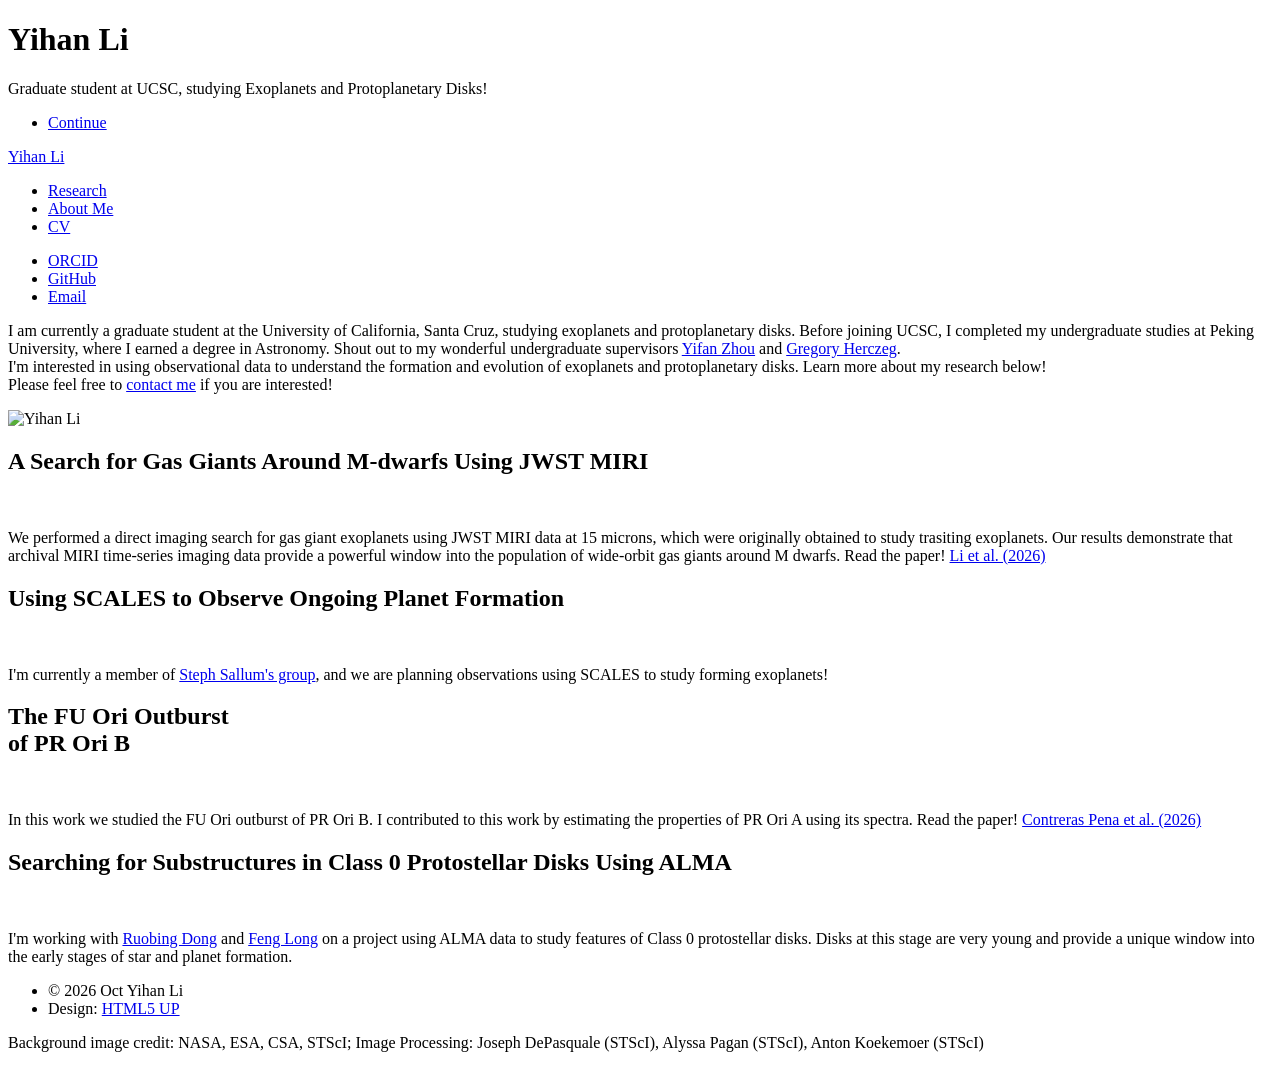
==== index.html @ da13ab73 "Add files via upload" ====
<!DOCTYPE HTML>
<!--
	Massively by HTML5 UP
	html5up.net | @ajlkn
	Free for personal and commercial use under the CCA 3.0 license (html5up.net/license)
-->
<html>
	<head>
		<title>Yihan Li's Website</title>
		<meta charset="utf-8" />
		<meta name="viewport" content="width=device-width, initial-scale=1, user-scalable=no" />
		<link rel="stylesheet" href="assets/css/main.css" />
		<noscript><link rel="stylesheet" href="assets/css/noscript.css" /></noscript>
	</head>
	<body class="is-preload">

		<!-- Wrapper -->
			<div id="wrapper" class="fade-in">

				<!-- Intro -->
					<div id="intro">
						<h1>Yihan Li</h1>
						<p>Graduate student at UCSC, studying Exoplanets and Protoplanetary Disks!</p>
						<ul class="actions">
							<li><a href="#header" class="button icon solid solo fa-arrow-down scrolly">Continue</a></li>
						</ul>
					</div>

				<!-- Header -->
					<header id="header">
						<a href="index.html" class="logo">Yihan Li</a>
					</header>

				<!-- Nav -->
					<nav id="nav">
						<ul class="links">
							<li class="active"><a href="index.html">Research</a></li>
							<li><a href="about.html">About Me</a></li>
							<li><a href="cv.html">CV</a></li>
						</ul>
						<ul class="icons">
							<li><a href="https://orcid.org/0009-0006-7226-711X" class="icon brands fa-orcid"><span class="label">ORCID</span></a></li>
							<li><a href="https://github.com/yhan-li" class="icon brands fa-github"><span class="label">GitHub</span></a></li>
							<li><a href="mailto:yihanli@ucsc.edu" class="icon solid fa-envelope"><span class="label">Email</span></a></li>
							<!-- <li><a href="https://scholar.google.com/citations?user=USER_ID" class="icon brands fa-google-scholar"><span class="label">Google Scholar</span></a></li> -->
						</ul>
					</nav>

				<!-- Main -->
					<div id="main">

						<!-- Featured Post -->
							<section id="introduction" class="post introduction">
<div class="introduction-copy">
<p>I am currently a graduate student at the University of California, Santa Cruz, studying exoplanets and protoplanetary disks. Before 
joining UCSC, I completed my undergraduate studies at Peking University, where I earned a degree in Astronomy. 
Shout out to my wonderful undergraduate supervisors <a href="https://yifanzhou.space/">Yifan Zhou</a> and <a href="https://gherczeg.github.io/">Gregory Herczeg</a>.
<br />
I'm interested in using observational data to understand the formation and evolution of exoplanets and protoplanetary disks. Learn more about my research below! 
<br />
Please feel free to <a href="mailto:yihanli@ucsc.edu">contact me</a> if you are interested!
<p>

</div>
<!-- Replace this placeholder with <img src="images/portrait.jpg" alt="Yihan Li" class="portrait" /> when your portrait is ready. -->
<img src="images/portrait.jpeg" alt="Yihan Li" class="portrait" />
</section>

						<!-- Posts -->
							<section class="posts">
								<article>
									<header>
										<!-- <span class="date">April 24, 2017</span> -->
										<h2>A Search for Gas Giants Around M-dwarfs Using JWST MIRI</a></h2>
									</header>
									<a href='https://ui.adsabs.harvard.edu/abs/2026AJ....172...26L/abstract' class="image fit"><img src="images/MIRI.png" alt="" /></a>
									<p>We performed a direct imaging search for gas giant exoplanets using JWST MIRI data at 15 microns, which were originally obtained to study trasiting exoplanets.
										Our results demonstrate that archival MIRI time-series imaging data provide a powerful window into the population of wide-orbit gas giants around M dwarfs. Read the paper! <a href='https://ui.adsabs.harvard.edu/abs/2026AJ....172...26L/abstract'>Li et al. (2026)</a>
									</p>
									<!-- <ul class="actions special"> -->
										<!-- <li><a href="#" class="button">Full Story</a></li> -->
									</ul>
								</article>
								<article>
									<header>
										<!-- <span class="date">April 22, 2017</span> -->
										<h2></a>Using SCALES to Observe Ongoing Planet Formation</a></h2>
									</header>
									<a href="https://www2.keck.hawaii.edu/inst/scales/" class="image fit"><img src="images/keck.jpeg" alt="" /></a>
									<p>I'm currently a member of <a href="https://www.stephsallum.space/">Steph Sallum's group</a>, and we are planning observations using SCALES to study forming exoplanets!</p>
									<!-- <ul class="actions special">
										<li><a href="#" class="button">Full Story</a></li>
									</ul> -->
								</article>
								<article>
									<header>
										<!-- <span class="date">April 22, 2017</span> -->
										<h2></a>The FU Ori Outburst <br /> of PR Ori B</a></h2>
									</header>
									<a href="https://www2.keck.hawaii.edu/inst/scales/" class="image fit"><img src="images/PROri.png" alt="" /></a>
									<p>In this work we studied the FU Ori outburst of PR Ori B. I contributed to this work by estimating the properties of PR Ori A using its spectra.
										Read the paper! <a href='https://arxiv.org/abs/2609.09722v1'>Contreras Pena et al. (2026)</a>
									</p>
									<!-- <ul class="actions special">
										<li><a href="#" class="button">Full Story</a></li>
									</ul> -->
								</article>
								<article>
									<header>
										<!-- <span class="date">April 22, 2017</span> -->
										<h2></a>Searching for Substructures in Class 0 Protostellar Disks Using ALMA</a></h2>
									</header>
									<a href="https://www2.keck.hawaii.edu/inst/scales/" class="image fit"><img src="images/alma.jpg" alt="" /></a>
									<p>I'm working with <a href="https://www.ruobingdong.com/">Ruobing Dong</a> and <a href="https://long-feng.github.io/">Feng Long</a> on a project using 
										ALMA data to study features of Class 0 protostellar disks. Disks at this stage are very young and provide a unique window into the early stages of star and planet formation.</p>
									<!-- <ul class="actions special">
										<li><a href="#" class="button">Full Story</a></li>
									</ul> -->
								</article>

							</section>

						<!-- Footer -->
							<!-- <footer>
								<div class="pagination">
									<a href="#" class="page active">1</a>
									<a href="#" class="page">2</a>
									<a href="#" class="page">3</a>
									<span class="extra">&hellip;</span>
									<a href="#" class="page">8</a>
									<a href="#" class="page">9</a>
									<a href="#" class="page">10</a>
									<a href="#" class="next">Next</a>
								</div>
							</footer> -->

					</div>

				<!-- Copyright -->
					<div id="copyright">
						<ul><li>&copy; 2026 Oct Yihan Li</li><li>Design: <a href="https://html5up.net">HTML5 UP</a></li></ul>
						<p style="text-transform: none;">Background image credit: NASA, ESA, CSA, STScI; Image Processing: Joseph DePasquale (STScI), Alyssa Pagan (STScI), Anton Koekemoer (STScI)</p>
					</div>

			</div>

		<!-- Scripts -->
			<script src="assets/js/jquery.min.js"></script>
			<script src="assets/js/jquery.scrollex.min.js"></script>
			<script src="assets/js/jquery.scrolly.min.js"></script>
			<script src="assets/js/browser.min.js"></script>
			<script src="assets/js/breakpoints.min.js"></script>
			<script src="assets/js/util.js"></script>
			<script src="assets/js/main.js"></script>

	</body>
</html>
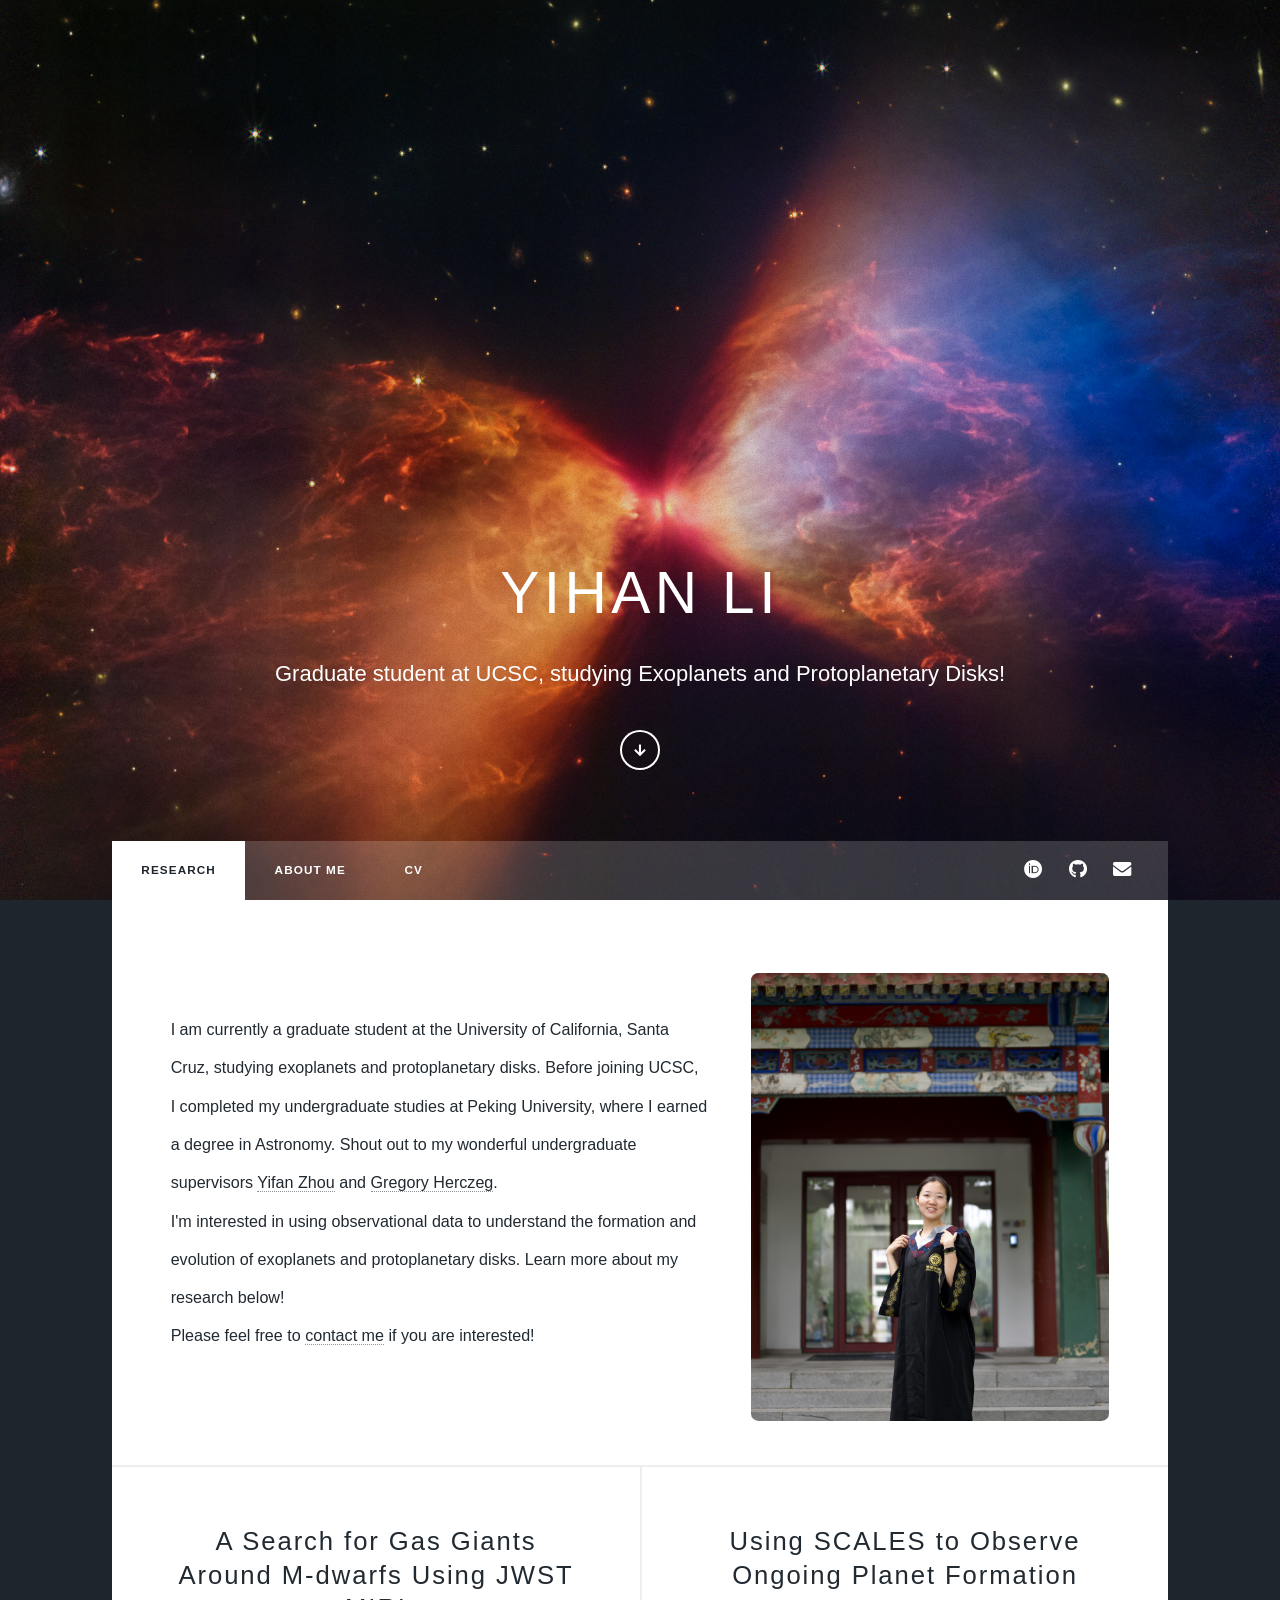
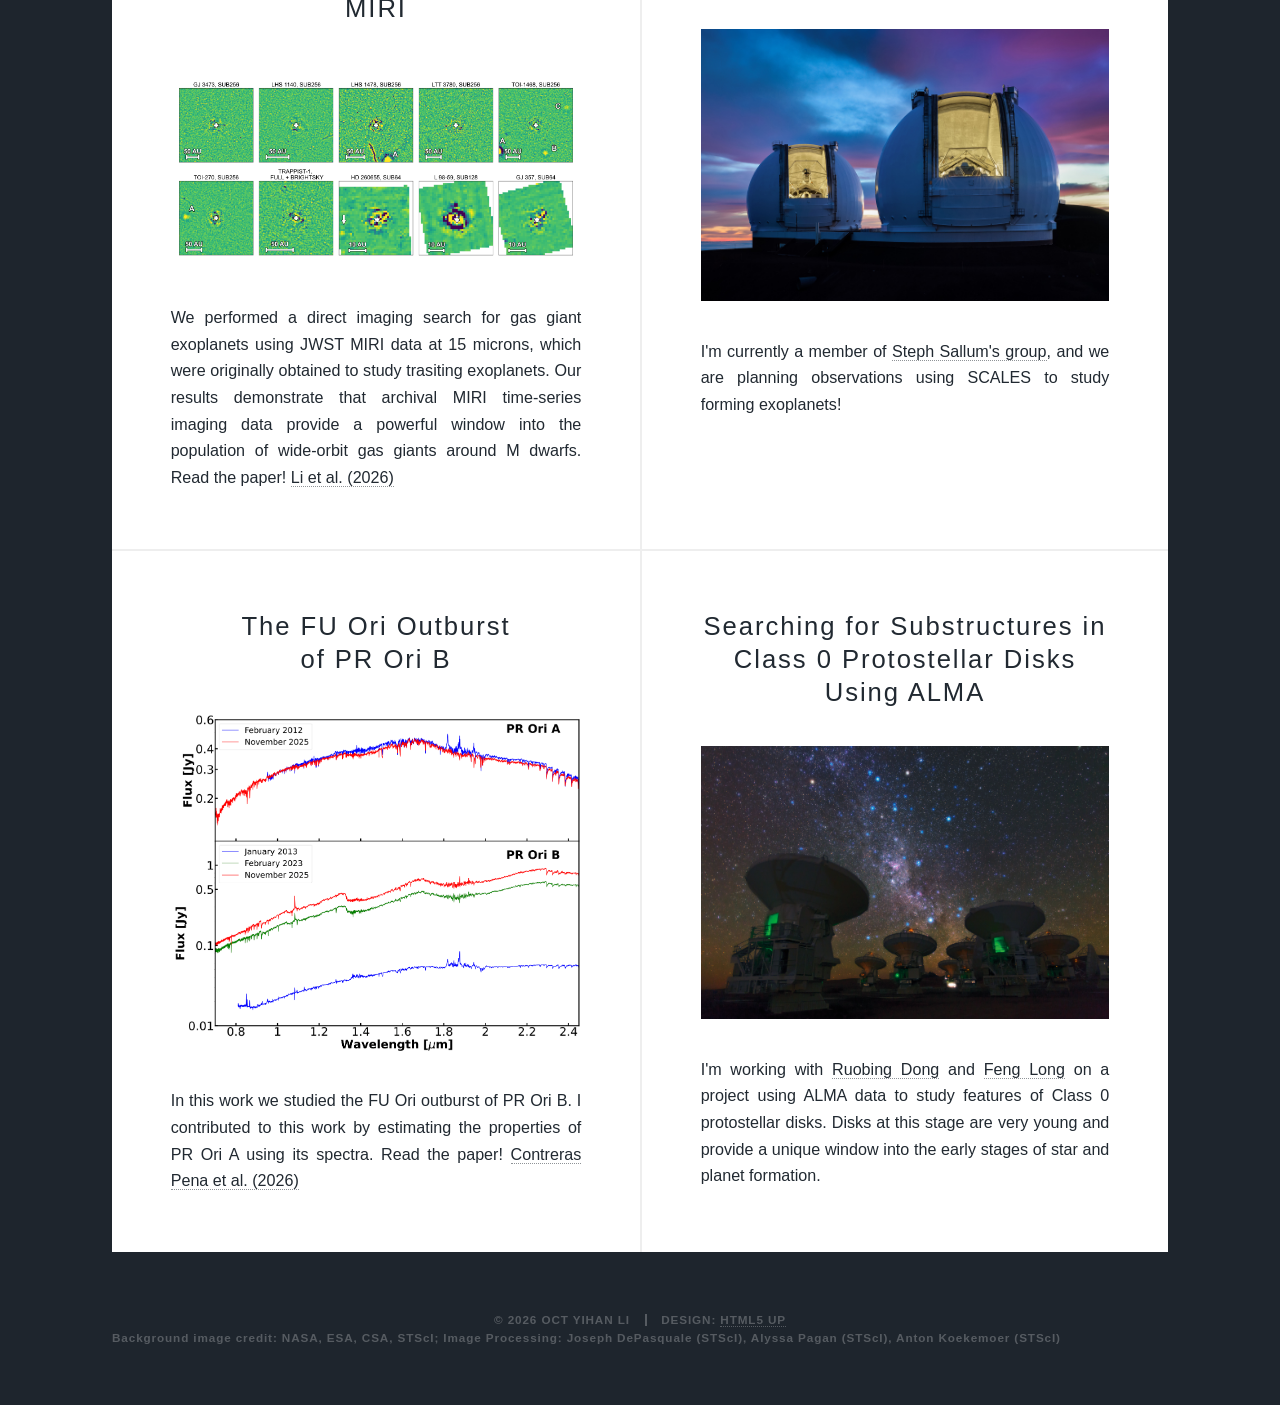
==== commit b353e533: "Add files via upload" ====
--- a/index.html
+++ b/index.html
@@ -6,6 +6,7 @@
 -->
 <html>
 	<head>
+		<link rel="icon" type="image/png" href="images/cat.png?v=1" />
 		<title>Yihan Li's Website</title>
 		<meta charset="utf-8" />
 		<meta name="viewport" content="width=device-width, initial-scale=1, user-scalable=no" />
--- a/assets/css/main.css
+++ b/assets/css/main.css
@@ -0,0 +1,4835 @@
+@import url(fontawesome-all.min.css);
+
+/*
+	Massively by HTML5 UP
+	html5up.net | @ajlkn
+	Free for personal and commercial use under the CCA 3.0 license (html5up.net/license)
+*/
+
+html, body, div, span, applet, object,
+iframe, h1, h2, h3, h4, h5, h6, p, blockquote,
+pre, a, abbr, acronym, address, big, cite,
+code, del, dfn, em, img, ins, kbd, q, s, samp,
+small, strike, strong, sub, sup, tt, var, b,
+u, i, center, dl, dt, dd, ol, ul, li, fieldset,
+form, label, legend, table, caption, tbody,
+tfoot, thead, tr, th, td, article, aside,
+canvas, details, embed, figure, figcaption,
+footer, header, hgroup, menu, nav, output, ruby,
+section, summary, time, mark, audio, video {
+	margin: 0;
+	padding: 0;
+	border: 0;
+	font-size: 100%;
+	font: inherit;
+	vertical-align: baseline;}
+
+article, aside, details, figcaption, figure,
+footer, header, hgroup, menu, nav, section {
+	display: block;}
+
+body {
+	line-height: 1;
+}
+
+ol, ul {
+	list-style: none;
+}
+
+blockquote, q {
+	quotes: none;
+}
+
+	blockquote:before, blockquote:after, q:before, q:after {
+		content: '';
+		content: none;
+	}
+
+table {
+	border-collapse: collapse;
+	border-spacing: 0;
+}
+
+body {
+	-webkit-text-size-adjust: none;
+}
+
+mark {
+	background-color: transparent;
+	color: inherit;
+}
+
+input::-moz-focus-inner {
+	border: 0;
+	padding: 0;
+}
+
+input, select, textarea {
+	-moz-appearance: none;
+	-webkit-appearance: none;
+	-ms-appearance: none;
+	appearance: none;
+}
+
+/* Basic */
+
+	@-ms-viewport {
+		width: device-width;
+	}
+
+	body {
+		-ms-overflow-style: scrollbar;
+	}
+
+	@media screen and (max-width: 480px) {
+
+		html, body {
+			min-width: 320px;
+		}
+
+	}
+
+	html {
+		box-sizing: border-box;
+	}
+
+	*, *:before, *:after {
+		box-sizing: inherit;
+	}
+
+	body {
+		background-color: #1e252d;
+	}
+
+		body.is-preload *, body.is-preload *:before, body.is-preload *:after {
+			-moz-animation: none !important;
+			-webkit-animation: none !important;
+			-ms-animation: none !important;
+			animation: none !important;
+			-moz-transition: none !important;
+			-webkit-transition: none !important;
+			-ms-transition: none !important;
+			transition: none !important;
+		}
+
+/* Type */
+
+	html {
+		font-size: 16pt;
+	}
+
+		@media screen and (max-width: 1680px) {
+
+			html {
+				font-size: 12pt;
+			}
+
+		}
+
+		@media screen and (max-width: 1280px) {
+
+			html {
+				font-size: 11pt;
+			}
+
+		}
+
+		@media screen and (max-width: 360px) {
+
+			html {
+				font-size: 10pt;
+			}
+
+		}
+
+	body {
+		color: #212931;
+	}
+
+	body, input, select, textarea {
+		font-family: -apple-system, BlinkMacSystemFont, "Segoe UI", Roboto, Helvetica, Arial, sans-serif;
+		font-weight: 300;
+		font-size: 1rem;
+		line-height: 2.375;
+	}
+
+	a {
+		-moz-transition: color 0.2s ease-in-out, background-color 0.2s ease-in-out, border-color 0.2s ease-in-out, box-shadow 0.2s ease-in-out;
+		-webkit-transition: color 0.2s ease-in-out, background-color 0.2s ease-in-out, border-color 0.2s ease-in-out, box-shadow 0.2s ease-in-out;
+		-ms-transition: color 0.2s ease-in-out, background-color 0.2s ease-in-out, border-color 0.2s ease-in-out, box-shadow 0.2s ease-in-out;
+		transition: color 0.2s ease-in-out, background-color 0.2s ease-in-out, border-color 0.2s ease-in-out, box-shadow 0.2s ease-in-out;
+		border-bottom: dotted 1px;
+		text-decoration: none;
+	}
+
+		a:hover {
+			border-bottom-color: transparent;
+		}
+
+	strong, b {
+		font-weight: 500;
+	}
+
+	em, i {
+		font-style: normal;
+	}
+
+	p {
+		text-align: justify;
+		margin: 0 0 2rem 0;
+	}
+
+	h1, h2, h3, h4, h5, h6 {
+		font-family: -apple-system, BlinkMacSystemFont, "Segoe UI", Roboto, Helvetica, Arial, sans-serif;
+		font-weight: 500;
+		line-height: 1.5;
+		letter-spacing: 0.075em;
+		text-transform: uppercase;
+		margin: 0 0 1rem 0;
+	}
+
+		h1 a, h2 a, h3 a, h4 a, h5 a, h6 a {
+			border-bottom: 0;
+			color: inherit;
+			text-decoration: none;
+		}
+
+	h1 {
+		font-size: 4rem;
+		line-height: 1.1;
+		margin: 0 0 2rem 0;
+	}
+
+	h2 {
+		font-size: 1.75rem;
+		line-height: 1.3;
+		margin: 0 0 1.5rem 0;
+	}
+
+	h3 {
+		font-size: 1.25rem;
+		margin: 0 0 1.5rem 0;
+	}
+
+	h4 {
+		font-size: 1rem;
+	}
+
+	h5 {
+		font-size: 0.9rem;
+	}
+
+	h6 {
+		font-size: 0.8rem;
+	}
+
+	sub {
+		font-size: 0.8rem;
+		position: relative;
+		top: 0.5rem;
+	}
+
+	sup {
+		font-size: 0.8rem;
+		position: relative;
+		top: -0.5rem;
+	}
+
+	blockquote {
+		border-left: solid 4px;
+		font-style: normal;
+		margin: 0 0 2rem 0;
+		padding: 0.5rem 0 0.5rem 2rem;
+	}
+
+	code {
+		border: solid 2px;
+		font-family: "Courier New", monospace;
+		font-size: 0.9rem;
+		margin: 0 0.25rem;
+		padding: 0.25rem 0.65rem;
+	}
+
+	pre {
+		-webkit-overflow-scrolling: touch;
+		font-family: "Courier New", monospace;
+		font-size: 0.9rem;
+		margin: 0 0 2rem 0;
+	}
+
+		pre code {
+			display: block;
+			line-height: 1.75;
+			padding: 1rem 1.5rem;
+			overflow-x: auto;
+		}
+
+	hr {
+		border: 0;
+		border-bottom: solid 2px;
+		margin: 3rem 0;
+	}
+
+		hr.major {
+			margin: 5rem 0;
+		}
+
+	.align-left {
+		text-align: left;
+	}
+
+	.align-center {
+		text-align: center;
+	}
+
+	.align-right {
+		text-align: right;
+	}
+
+	input, select, textarea {
+		color: #212931;
+	}
+
+	a {
+		color: #212931;
+		border-bottom-color: rgba(33, 41, 49, 0.5);
+	}
+
+		a:hover {
+			border-bottom-color: transparent;
+			color: #18bfef !important;
+		}
+
+	strong, b {
+		color: #212931;
+	}
+
+	h1, h2, h3, h4, h5, h6 {
+		color: #212931;
+	}
+
+	blockquote {
+		border-left-color: #eeeeee;
+	}
+
+	code {
+		background: rgba(220, 220, 220, 0.25);
+		border-color: #eeeeee;
+	}
+
+	hr {
+		border-bottom-color: #eeeeee;
+	}
+
+/* Row */
+
+	.row {
+		display: flex;
+		flex-wrap: wrap;
+		box-sizing: border-box;
+		align-items: stretch;
+	}
+
+		.row > * {
+			box-sizing: border-box;
+		}
+
+		.row.gtr-uniform > * > :last-child {
+			margin-bottom: 0;
+		}
+
+		.row.aln-left {
+			justify-content: flex-start;
+		}
+
+		.row.aln-center {
+			justify-content: center;
+		}
+
+		.row.aln-right {
+			justify-content: flex-end;
+		}
+
+		.row.aln-top {
+			align-items: flex-start;
+		}
+
+		.row.aln-middle {
+			align-items: center;
+		}
+
+		.row.aln-bottom {
+			align-items: flex-end;
+		}
+
+		.row > .imp {
+			order: -1;
+		}
+
+		.row > .col-1 {
+			width: 8.33333%;
+		}
+
+		.row > .off-1 {
+			margin-left: 8.33333%;
+		}
+
+		.row > .col-2 {
+			width: 16.66667%;
+		}
+
+		.row > .off-2 {
+			margin-left: 16.66667%;
+		}
+
+		.row > .col-3 {
+			width: 25%;
+		}
+
+		.row > .off-3 {
+			margin-left: 25%;
+		}
+
+		.row > .col-4 {
+			width: 33.33333%;
+		}
+
+		.row > .off-4 {
+			margin-left: 33.33333%;
+		}
+
+		.row > .col-5 {
+			width: 41.66667%;
+		}
+
+		.row > .off-5 {
+			margin-left: 41.66667%;
+		}
+
+		.row > .col-6 {
+			width: 50%;
+		}
+
+		.row > .off-6 {
+			margin-left: 50%;
+		}
+
+		.row > .col-7 {
+			width: 58.33333%;
+		}
+
+		.row > .off-7 {
+			margin-left: 58.33333%;
+		}
+
+		.row > .col-8 {
+			width: 66.66667%;
+		}
+
+		.row > .off-8 {
+			margin-left: 66.66667%;
+		}
+
+		.row > .col-9 {
+			width: 75%;
+		}
+
+		.row > .off-9 {
+			margin-left: 75%;
+		}
+
+		.row > .col-10 {
+			width: 83.33333%;
+		}
+
+		.row > .off-10 {
+			margin-left: 83.33333%;
+		}
+
+		.row > .col-11 {
+			width: 91.66667%;
+		}
+
+		.row > .off-11 {
+			margin-left: 91.66667%;
+		}
+
+		.row > .col-12 {
+			width: 100%;
+		}
+
+		.row > .off-12 {
+			margin-left: 100%;
+		}
+
+		.row.gtr-0 {
+			margin-top: 0;
+			margin-left: 0rem;
+		}
+
+			.row.gtr-0 > * {
+				padding: 0 0 0 0rem;
+			}
+
+			.row.gtr-0.gtr-uniform {
+				margin-top: 0rem;
+			}
+
+				.row.gtr-0.gtr-uniform > * {
+					padding-top: 0rem;
+				}
+
+		.row.gtr-25 {
+			margin-top: 0;
+			margin-left: -0.375rem;
+		}
+
+			.row.gtr-25 > * {
+				padding: 0 0 0 0.375rem;
+			}
+
+			.row.gtr-25.gtr-uniform {
+				margin-top: -0.375rem;
+			}
+
+				.row.gtr-25.gtr-uniform > * {
+					padding-top: 0.375rem;
+				}
+
+		.row.gtr-50 {
+			margin-top: 0;
+			margin-left: -0.75rem;
+		}
+
+			.row.gtr-50 > * {
+				padding: 0 0 0 0.75rem;
+			}
+
+			.row.gtr-50.gtr-uniform {
+				margin-top: -0.75rem;
+			}
+
+				.row.gtr-50.gtr-uniform > * {
+					padding-top: 0.75rem;
+				}
+
+		.row {
+			margin-top: 0;
+			margin-left: -1.5rem;
+		}
+
+			.row > * {
+				padding: 0 0 0 1.5rem;
+			}
+
+			.row.gtr-uniform {
+				margin-top: -1.5rem;
+			}
+
+				.row.gtr-uniform > * {
+					padding-top: 1.5rem;
+				}
+
+		.row.gtr-150 {
+			margin-top: 0;
+			margin-left: -2.25rem;
+		}
+
+			.row.gtr-150 > * {
+				padding: 0 0 0 2.25rem;
+			}
+
+			.row.gtr-150.gtr-uniform {
+				margin-top: -2.25rem;
+			}
+
+				.row.gtr-150.gtr-uniform > * {
+					padding-top: 2.25rem;
+				}
+
+		.row.gtr-200 {
+			margin-top: 0;
+			margin-left: -3rem;
+		}
+
+			.row.gtr-200 > * {
+				padding: 0 0 0 3rem;
+			}
+
+			.row.gtr-200.gtr-uniform {
+				margin-top: -3rem;
+			}
+
+				.row.gtr-200.gtr-uniform > * {
+					padding-top: 3rem;
+				}
+
+		@media screen and (max-width: 1680px) {
+
+			.row {
+				display: flex;
+				flex-wrap: wrap;
+				box-sizing: border-box;
+				align-items: stretch;
+			}
+
+				.row > * {
+					box-sizing: border-box;
+				}
+
+				.row.gtr-uniform > * > :last-child {
+					margin-bottom: 0;
+				}
+
+				.row.aln-left {
+					justify-content: flex-start;
+				}
+
+				.row.aln-center {
+					justify-content: center;
+				}
+
+				.row.aln-right {
+					justify-content: flex-end;
+				}
+
+				.row.aln-top {
+					align-items: flex-start;
+				}
+
+				.row.aln-middle {
+					align-items: center;
+				}
+
+				.row.aln-bottom {
+					align-items: flex-end;
+				}
+
+				.row > .imp-xlarge {
+					order: -1;
+				}
+
+				.row > .col-1-xlarge {
+					width: 8.33333%;
+				}
+
+				.row > .off-1-xlarge {
+					margin-left: 8.33333%;
+				}
+
+				.row > .col-2-xlarge {
+					width: 16.66667%;
+				}
+
+				.row > .off-2-xlarge {
+					margin-left: 16.66667%;
+				}
+
+				.row > .col-3-xlarge {
+					width: 25%;
+				}
+
+				.row > .off-3-xlarge {
+					margin-left: 25%;
+				}
+
+				.row > .col-4-xlarge {
+					width: 33.33333%;
+				}
+
+				.row > .off-4-xlarge {
+					margin-left: 33.33333%;
+				}
+
+				.row > .col-5-xlarge {
+					width: 41.66667%;
+				}
+
+				.row > .off-5-xlarge {
+					margin-left: 41.66667%;
+				}
+
+				.row > .col-6-xlarge {
+					width: 50%;
+				}
+
+				.row > .off-6-xlarge {
+					margin-left: 50%;
+				}
+
+				.row > .col-7-xlarge {
+					width: 58.33333%;
+				}
+
+				.row > .off-7-xlarge {
+					margin-left: 58.33333%;
+				}
+
+				.row > .col-8-xlarge {
+					width: 66.66667%;
+				}
+
+				.row > .off-8-xlarge {
+					margin-left: 66.66667%;
+				}
+
+				.row > .col-9-xlarge {
+					width: 75%;
+				}
+
+				.row > .off-9-xlarge {
+					margin-left: 75%;
+				}
+
+				.row > .col-10-xlarge {
+					width: 83.33333%;
+				}
+
+				.row > .off-10-xlarge {
+					margin-left: 83.33333%;
+				}
+
+				.row > .col-11-xlarge {
+					width: 91.66667%;
+				}
+
+				.row > .off-11-xlarge {
+					margin-left: 91.66667%;
+				}
+
+				.row > .col-12-xlarge {
+					width: 100%;
+				}
+
+				.row > .off-12-xlarge {
+					margin-left: 100%;
+				}
+
+				.row.gtr-0 {
+					margin-top: 0;
+					margin-left: 0rem;
+				}
+
+					.row.gtr-0 > * {
+						padding: 0 0 0 0rem;
+					}
+
+					.row.gtr-0.gtr-uniform {
+						margin-top: 0rem;
+					}
+
+						.row.gtr-0.gtr-uniform > * {
+							padding-top: 0rem;
+						}
+
+				.row.gtr-25 {
+					margin-top: 0;
+					margin-left: -0.375rem;
+				}
+
+					.row.gtr-25 > * {
+						padding: 0 0 0 0.375rem;
+					}
+
+					.row.gtr-25.gtr-uniform {
+						margin-top: -0.375rem;
+					}
+
+						.row.gtr-25.gtr-uniform > * {
+							padding-top: 0.375rem;
+						}
+
+				.row.gtr-50 {
+					margin-top: 0;
+					margin-left: -0.75rem;
+				}
+
+					.row.gtr-50 > * {
+						padding: 0 0 0 0.75rem;
+					}
+
+					.row.gtr-50.gtr-uniform {
+						margin-top: -0.75rem;
+					}
+
+						.row.gtr-50.gtr-uniform > * {
+							padding-top: 0.75rem;
+						}
+
+				.row {
+					margin-top: 0;
+					margin-left: -1.5rem;
+				}
+
+					.row > * {
+						padding: 0 0 0 1.5rem;
+					}
+
+					.row.gtr-uniform {
+						margin-top: -1.5rem;
+					}
+
+						.row.gtr-uniform > * {
+							padding-top: 1.5rem;
+						}
+
+				.row.gtr-150 {
+					margin-top: 0;
+					margin-left: -2.25rem;
+				}
+
+					.row.gtr-150 > * {
+						padding: 0 0 0 2.25rem;
+					}
+
+					.row.gtr-150.gtr-uniform {
+						margin-top: -2.25rem;
+					}
+
+						.row.gtr-150.gtr-uniform > * {
+							padding-top: 2.25rem;
+						}
+
+				.row.gtr-200 {
+					margin-top: 0;
+					margin-left: -3rem;
+				}
+
+					.row.gtr-200 > * {
+						padding: 0 0 0 3rem;
+					}
+
+					.row.gtr-200.gtr-uniform {
+						margin-top: -3rem;
+					}
+
+						.row.gtr-200.gtr-uniform > * {
+							padding-top: 3rem;
+						}
+
+		}
+
+		@media screen and (max-width: 1280px) {
+
+			.row {
+				display: flex;
+				flex-wrap: wrap;
+				box-sizing: border-box;
+				align-items: stretch;
+			}
+
+				.row > * {
+					box-sizing: border-box;
+				}
+
+				.row.gtr-uniform > * > :last-child {
+					margin-bottom: 0;
+				}
+
+				.row.aln-left {
+					justify-content: flex-start;
+				}
+
+				.row.aln-center {
+					justify-content: center;
+				}
+
+				.row.aln-right {
+					justify-content: flex-end;
+				}
+
+				.row.aln-top {
+					align-items: flex-start;
+				}
+
+				.row.aln-middle {
+					align-items: center;
+				}
+
+				.row.aln-bottom {
+					align-items: flex-end;
+				}
+
+				.row > .imp-large {
+					order: -1;
+				}
+
+				.row > .col-1-large {
+					width: 8.33333%;
+				}
+
+				.row > .off-1-large {
+					margin-left: 8.33333%;
+				}
+
+				.row > .col-2-large {
+					width: 16.66667%;
+				}
+
+				.row > .off-2-large {
+					margin-left: 16.66667%;
+				}
+
+				.row > .col-3-large {
+					width: 25%;
+				}
+
+				.row > .off-3-large {
+					margin-left: 25%;
+				}
+
+				.row > .col-4-large {
+					width: 33.33333%;
+				}
+
+				.row > .off-4-large {
+					margin-left: 33.33333%;
+				}
+
+				.row > .col-5-large {
+					width: 41.66667%;
+				}
+
+				.row > .off-5-large {
+					margin-left: 41.66667%;
+				}
+
+				.row > .col-6-large {
+					width: 50%;
+				}
+
+				.row > .off-6-large {
+					margin-left: 50%;
+				}
+
+				.row > .col-7-large {
+					width: 58.33333%;
+				}
+
+				.row > .off-7-large {
+					margin-left: 58.33333%;
+				}
+
+				.row > .col-8-large {
+					width: 66.66667%;
+				}
+
+				.row > .off-8-large {
+					margin-left: 66.66667%;
+				}
+
+				.row > .col-9-large {
+					width: 75%;
+				}
+
+				.row > .off-9-large {
+					margin-left: 75%;
+				}
+
+				.row > .col-10-large {
+					width: 83.33333%;
+				}
+
+				.row > .off-10-large {
+					margin-left: 83.33333%;
+				}
+
+				.row > .col-11-large {
+					width: 91.66667%;
+				}
+
+				.row > .off-11-large {
+					margin-left: 91.66667%;
+				}
+
+				.row > .col-12-large {
+					width: 100%;
+				}
+
+				.row > .off-12-large {
+					margin-left: 100%;
+				}
+
+				.row.gtr-0 {
+					margin-top: 0;
+					margin-left: 0rem;
+				}
+
+					.row.gtr-0 > * {
+						padding: 0 0 0 0rem;
+					}
+
+					.row.gtr-0.gtr-uniform {
+						margin-top: 0rem;
+					}
+
+						.row.gtr-0.gtr-uniform > * {
+							padding-top: 0rem;
+						}
+
+				.row.gtr-25 {
+					margin-top: 0;
+					margin-left: -0.375rem;
+				}
+
+					.row.gtr-25 > * {
+						padding: 0 0 0 0.375rem;
+					}
+
+					.row.gtr-25.gtr-uniform {
+						margin-top: -0.375rem;
+					}
+
+						.row.gtr-25.gtr-uniform > * {
+							padding-top: 0.375rem;
+						}
+
+				.row.gtr-50 {
+					margin-top: 0;
+					margin-left: -0.75rem;
+				}
+
+					.row.gtr-50 > * {
+						padding: 0 0 0 0.75rem;
+					}
+
+					.row.gtr-50.gtr-uniform {
+						margin-top: -0.75rem;
+					}
+
+						.row.gtr-50.gtr-uniform > * {
+							padding-top: 0.75rem;
+						}
+
+				.row {
+					margin-top: 0;
+					margin-left: -1.5rem;
+				}
+
+					.row > * {
+						padding: 0 0 0 1.5rem;
+					}
+
+					.row.gtr-uniform {
+						margin-top: -1.5rem;
+					}
+
+						.row.gtr-uniform > * {
+							padding-top: 1.5rem;
+						}
+
+				.row.gtr-150 {
+					margin-top: 0;
+					margin-left: -2.25rem;
+				}
+
+					.row.gtr-150 > * {
+						padding: 0 0 0 2.25rem;
+					}
+
+					.row.gtr-150.gtr-uniform {
+						margin-top: -2.25rem;
+					}
+
+						.row.gtr-150.gtr-uniform > * {
+							padding-top: 2.25rem;
+						}
+
+				.row.gtr-200 {
+					margin-top: 0;
+					margin-left: -3rem;
+				}
+
+					.row.gtr-200 > * {
+						padding: 0 0 0 3rem;
+					}
+
+					.row.gtr-200.gtr-uniform {
+						margin-top: -3rem;
+					}
+
+						.row.gtr-200.gtr-uniform > * {
+							padding-top: 3rem;
+						}
+
+		}
+
+		@media screen and (max-width: 980px) {
+
+			.row {
+				display: flex;
+				flex-wrap: wrap;
+				box-sizing: border-box;
+				align-items: stretch;
+			}
+
+				.row > * {
+					box-sizing: border-box;
+				}
+
+				.row.gtr-uniform > * > :last-child {
+					margin-bottom: 0;
+				}
+
+				.row.aln-left {
+					justify-content: flex-start;
+				}
+
+				.row.aln-center {
+					justify-content: center;
+				}
+
+				.row.aln-right {
+					justify-content: flex-end;
+				}
+
+				.row.aln-top {
+					align-items: flex-start;
+				}
+
+				.row.aln-middle {
+					align-items: center;
+				}
+
+				.row.aln-bottom {
+					align-items: flex-end;
+				}
+
+				.row > .imp-medium {
+					order: -1;
+				}
+
+				.row > .col-1-medium {
+					width: 8.33333%;
+				}
+
+				.row > .off-1-medium {
+					margin-left: 8.33333%;
+				}
+
+				.row > .col-2-medium {
+					width: 16.66667%;
+				}
+
+				.row > .off-2-medium {
+					margin-left: 16.66667%;
+				}
+
+				.row > .col-3-medium {
+					width: 25%;
+				}
+
+				.row > .off-3-medium {
+					margin-left: 25%;
+				}
+
+				.row > .col-4-medium {
+					width: 33.33333%;
+				}
+
+				.row > .off-4-medium {
+					margin-left: 33.33333%;
+				}
+
+				.row > .col-5-medium {
+					width: 41.66667%;
+				}
+
+				.row > .off-5-medium {
+					margin-left: 41.66667%;
+				}
+
+				.row > .col-6-medium {
+					width: 50%;
+				}
+
+				.row > .off-6-medium {
+					margin-left: 50%;
+				}
+
+				.row > .col-7-medium {
+					width: 58.33333%;
+				}
+
+				.row > .off-7-medium {
+					margin-left: 58.33333%;
+				}
+
+				.row > .col-8-medium {
+					width: 66.66667%;
+				}
+
+				.row > .off-8-medium {
+					margin-left: 66.66667%;
+				}
+
+				.row > .col-9-medium {
+					width: 75%;
+				}
+
+				.row > .off-9-medium {
+					margin-left: 75%;
+				}
+
+				.row > .col-10-medium {
+					width: 83.33333%;
+				}
+
+				.row > .off-10-medium {
+					margin-left: 83.33333%;
+				}
+
+				.row > .col-11-medium {
+					width: 91.66667%;
+				}
+
+				.row > .off-11-medium {
+					margin-left: 91.66667%;
+				}
+
+				.row > .col-12-medium {
+					width: 100%;
+				}
+
+				.row > .off-12-medium {
+					margin-left: 100%;
+				}
+
+				.row.gtr-0 {
+					margin-top: 0;
+					margin-left: 0rem;
+				}
+
+					.row.gtr-0 > * {
+						padding: 0 0 0 0rem;
+					}
+
+					.row.gtr-0.gtr-uniform {
+						margin-top: 0rem;
+					}
+
+						.row.gtr-0.gtr-uniform > * {
+							padding-top: 0rem;
+						}
+
+				.row.gtr-25 {
+					margin-top: 0;
+					margin-left: -0.375rem;
+				}
+
+					.row.gtr-25 > * {
+						padding: 0 0 0 0.375rem;
+					}
+
+					.row.gtr-25.gtr-uniform {
+						margin-top: -0.375rem;
+					}
+
+						.row.gtr-25.gtr-uniform > * {
+							padding-top: 0.375rem;
+						}
+
+				.row.gtr-50 {
+					margin-top: 0;
+					margin-left: -0.75rem;
+				}
+
+					.row.gtr-50 > * {
+						padding: 0 0 0 0.75rem;
+					}
+
+					.row.gtr-50.gtr-uniform {
+						margin-top: -0.75rem;
+					}
+
+						.row.gtr-50.gtr-uniform > * {
+							padding-top: 0.75rem;
+						}
+
+				.row {
+					margin-top: 0;
+					margin-left: -1.5rem;
+				}
+
+					.row > * {
+						padding: 0 0 0 1.5rem;
+					}
+
+					.row.gtr-uniform {
+						margin-top: -1.5rem;
+					}
+
+						.row.gtr-uniform > * {
+							padding-top: 1.5rem;
+						}
+
+				.row.gtr-150 {
+					margin-top: 0;
+					margin-left: -2.25rem;
+				}
+
+					.row.gtr-150 > * {
+						padding: 0 0 0 2.25rem;
+					}
+
+					.row.gtr-150.gtr-uniform {
+						margin-top: -2.25rem;
+					}
+
+						.row.gtr-150.gtr-uniform > * {
+							padding-top: 2.25rem;
+						}
+
+				.row.gtr-200 {
+					margin-top: 0;
+					margin-left: -3rem;
+				}
+
+					.row.gtr-200 > * {
+						padding: 0 0 0 3rem;
+					}
+
+					.row.gtr-200.gtr-uniform {
+						margin-top: -3rem;
+					}
+
+						.row.gtr-200.gtr-uniform > * {
+							padding-top: 3rem;
+						}
+
+		}
+
+		@media screen and (max-width: 736px) {
+
+			.row {
+				display: flex;
+				flex-wrap: wrap;
+				box-sizing: border-box;
+				align-items: stretch;
+			}
+
+				.row > * {
+					box-sizing: border-box;
+				}
+
+				.row.gtr-uniform > * > :last-child {
+					margin-bottom: 0;
+				}
+
+				.row.aln-left {
+					justify-content: flex-start;
+				}
+
+				.row.aln-center {
+					justify-content: center;
+				}
+
+				.row.aln-right {
+					justify-content: flex-end;
+				}
+
+				.row.aln-top {
+					align-items: flex-start;
+				}
+
+				.row.aln-middle {
+					align-items: center;
+				}
+
+				.row.aln-bottom {
+					align-items: flex-end;
+				}
+
+				.row > .imp-small {
+					order: -1;
+				}
+
+				.row > .col-1-small {
+					width: 8.33333%;
+				}
+
+				.row > .off-1-small {
+					margin-left: 8.33333%;
+				}
+
+				.row > .col-2-small {
+					width: 16.66667%;
+				}
+
+				.row > .off-2-small {
+					margin-left: 16.66667%;
+				}
+
+				.row > .col-3-small {
+					width: 25%;
+				}
+
+				.row > .off-3-small {
+					margin-left: 25%;
+				}
+
+				.row > .col-4-small {
+					width: 33.33333%;
+				}
+
+				.row > .off-4-small {
+					margin-left: 33.33333%;
+				}
+
+				.row > .col-5-small {
+					width: 41.66667%;
+				}
+
+				.row > .off-5-small {
+					margin-left: 41.66667%;
+				}
+
+				.row > .col-6-small {
+					width: 50%;
+				}
+
+				.row > .off-6-small {
+					margin-left: 50%;
+				}
+
+				.row > .col-7-small {
+					width: 58.33333%;
+				}
+
+				.row > .off-7-small {
+					margin-left: 58.33333%;
+				}
+
+				.row > .col-8-small {
+					width: 66.66667%;
+				}
+
+				.row > .off-8-small {
+					margin-left: 66.66667%;
+				}
+
+				.row > .col-9-small {
+					width: 75%;
+				}
+
+				.row > .off-9-small {
+					margin-left: 75%;
+				}
+
+				.row > .col-10-small {
+					width: 83.33333%;
+				}
+
+				.row > .off-10-small {
+					margin-left: 83.33333%;
+				}
+
+				.row > .col-11-small {
+					width: 91.66667%;
+				}
+
+				.row > .off-11-small {
+					margin-left: 91.66667%;
+				}
+
+				.row > .col-12-small {
+					width: 100%;
+				}
+
+				.row > .off-12-small {
+					margin-left: 100%;
+				}
+
+				.row.gtr-0 {
+					margin-top: 0;
+					margin-left: 0rem;
+				}
+
+					.row.gtr-0 > * {
+						padding: 0 0 0 0rem;
+					}
+
+					.row.gtr-0.gtr-uniform {
+						margin-top: 0rem;
+					}
+
+						.row.gtr-0.gtr-uniform > * {
+							padding-top: 0rem;
+						}
+
+				.row.gtr-25 {
+					margin-top: 0;
+					margin-left: -0.375rem;
+				}
+
+					.row.gtr-25 > * {
+						padding: 0 0 0 0.375rem;
+					}
+
+					.row.gtr-25.gtr-uniform {
+						margin-top: -0.375rem;
+					}
+
+						.row.gtr-25.gtr-uniform > * {
+							padding-top: 0.375rem;
+						}
+
+				.row.gtr-50 {
+					margin-top: 0;
+					margin-left: -0.75rem;
+				}
+
+					.row.gtr-50 > * {
+						padding: 0 0 0 0.75rem;
+					}
+
+					.row.gtr-50.gtr-uniform {
+						margin-top: -0.75rem;
+					}
+
+						.row.gtr-50.gtr-uniform > * {
+							padding-top: 0.75rem;
+						}
+
+				.row {
+					margin-top: 0;
+					margin-left: -1.5rem;
+				}
+
+					.row > * {
+						padding: 0 0 0 1.5rem;
+					}
+
+					.row.gtr-uniform {
+						margin-top: -1.5rem;
+					}
+
+						.row.gtr-uniform > * {
+							padding-top: 1.5rem;
+						}
+
+				.row.gtr-150 {
+					margin-top: 0;
+					margin-left: -2.25rem;
+				}
+
+					.row.gtr-150 > * {
+						padding: 0 0 0 2.25rem;
+					}
+
+					.row.gtr-150.gtr-uniform {
+						margin-top: -2.25rem;
+					}
+
+						.row.gtr-150.gtr-uniform > * {
+							padding-top: 2.25rem;
+						}
+
+				.row.gtr-200 {
+					margin-top: 0;
+					margin-left: -3rem;
+				}
+
+					.row.gtr-200 > * {
+						padding: 0 0 0 3rem;
+					}
+
+					.row.gtr-200.gtr-uniform {
+						margin-top: -3rem;
+					}
+
+						.row.gtr-200.gtr-uniform > * {
+							padding-top: 3rem;
+						}
+
+		}
+
+		@media screen and (max-width: 480px) {
+
+			.row {
+				display: flex;
+				flex-wrap: wrap;
+				box-sizing: border-box;
+				align-items: stretch;
+			}
+
+				.row > * {
+					box-sizing: border-box;
+				}
+
+				.row.gtr-uniform > * > :last-child {
+					margin-bottom: 0;
+				}
+
+				.row.aln-left {
+					justify-content: flex-start;
+				}
+
+				.row.aln-center {
+					justify-content: center;
+				}
+
+				.row.aln-right {
+					justify-content: flex-end;
+				}
+
+				.row.aln-top {
+					align-items: flex-start;
+				}
+
+				.row.aln-middle {
+					align-items: center;
+				}
+
+				.row.aln-bottom {
+					align-items: flex-end;
+				}
+
+				.row > .imp-xsmall {
+					order: -1;
+				}
+
+				.row > .col-1-xsmall {
+					width: 8.33333%;
+				}
+
+				.row > .off-1-xsmall {
+					margin-left: 8.33333%;
+				}
+
+				.row > .col-2-xsmall {
+					width: 16.66667%;
+				}
+
+				.row > .off-2-xsmall {
+					margin-left: 16.66667%;
+				}
+
+				.row > .col-3-xsmall {
+					width: 25%;
+				}
+
+				.row > .off-3-xsmall {
+					margin-left: 25%;
+				}
+
+				.row > .col-4-xsmall {
+					width: 33.33333%;
+				}
+
+				.row > .off-4-xsmall {
+					margin-left: 33.33333%;
+				}
+
+				.row > .col-5-xsmall {
+					width: 41.66667%;
+				}
+
+				.row > .off-5-xsmall {
+					margin-left: 41.66667%;
+				}
+
+				.row > .col-6-xsmall {
+					width: 50%;
+				}
+
+				.row > .off-6-xsmall {
+					margin-left: 50%;
+				}
+
+				.row > .col-7-xsmall {
+					width: 58.33333%;
+				}
+
+				.row > .off-7-xsmall {
+					margin-left: 58.33333%;
+				}
+
+				.row > .col-8-xsmall {
+					width: 66.66667%;
+				}
+
+				.row > .off-8-xsmall {
+					margin-left: 66.66667%;
+				}
+
+				.row > .col-9-xsmall {
+					width: 75%;
+				}
+
+				.row > .off-9-xsmall {
+					margin-left: 75%;
+				}
+
+				.row > .col-10-xsmall {
+					width: 83.33333%;
+				}
+
+				.row > .off-10-xsmall {
+					margin-left: 83.33333%;
+				}
+
+				.row > .col-11-xsmall {
+					width: 91.66667%;
+				}
+
+				.row > .off-11-xsmall {
+					margin-left: 91.66667%;
+				}
+
+				.row > .col-12-xsmall {
+					width: 100%;
+				}
+
+				.row > .off-12-xsmall {
+					margin-left: 100%;
+				}
+
+				.row.gtr-0 {
+					margin-top: 0;
+					margin-left: 0rem;
+				}
+
+					.row.gtr-0 > * {
+						padding: 0 0 0 0rem;
+					}
+
+					.row.gtr-0.gtr-uniform {
+						margin-top: 0rem;
+					}
+
+						.row.gtr-0.gtr-uniform > * {
+							padding-top: 0rem;
+						}
+
+				.row.gtr-25 {
+					margin-top: 0;
+					margin-left: -0.375rem;
+				}
+
+					.row.gtr-25 > * {
+						padding: 0 0 0 0.375rem;
+					}
+
+					.row.gtr-25.gtr-uniform {
+						margin-top: -0.375rem;
+					}
+
+						.row.gtr-25.gtr-uniform > * {
+							padding-top: 0.375rem;
+						}
+
+				.row.gtr-50 {
+					margin-top: 0;
+					margin-left: -0.75rem;
+				}
+
+					.row.gtr-50 > * {
+						padding: 0 0 0 0.75rem;
+					}
+
+					.row.gtr-50.gtr-uniform {
+						margin-top: -0.75rem;
+					}
+
+						.row.gtr-50.gtr-uniform > * {
+							padding-top: 0.75rem;
+						}
+
+				.row {
+					margin-top: 0;
+					margin-left: -1.5rem;
+				}
+
+					.row > * {
+						padding: 0 0 0 1.5rem;
+					}
+
+					.row.gtr-uniform {
+						margin-top: -1.5rem;
+					}
+
+						.row.gtr-uniform > * {
+							padding-top: 1.5rem;
+						}
+
+				.row.gtr-150 {
+					margin-top: 0;
+					margin-left: -2.25rem;
+				}
+
+					.row.gtr-150 > * {
+						padding: 0 0 0 2.25rem;
+					}
+
+					.row.gtr-150.gtr-uniform {
+						margin-top: -2.25rem;
+					}
+
+						.row.gtr-150.gtr-uniform > * {
+							padding-top: 2.25rem;
+						}
+
+				.row.gtr-200 {
+					margin-top: 0;
+					margin-left: -3rem;
+				}
+
+					.row.gtr-200 > * {
+						padding: 0 0 0 3rem;
+					}
+
+					.row.gtr-200.gtr-uniform {
+						margin-top: -3rem;
+					}
+
+						.row.gtr-200.gtr-uniform > * {
+							padding-top: 3rem;
+						}
+
+		}
+
+		@media screen and (max-width: 360px) {
+
+			.row {
+				display: flex;
+				flex-wrap: wrap;
+				box-sizing: border-box;
+				align-items: stretch;
+			}
+
+				.row > * {
+					box-sizing: border-box;
+				}
+
+				.row.gtr-uniform > * > :last-child {
+					margin-bottom: 0;
+				}
+
+				.row.aln-left {
+					justify-content: flex-start;
+				}
+
+				.row.aln-center {
+					justify-content: center;
+				}
+
+				.row.aln-right {
+					justify-content: flex-end;
+				}
+
+				.row.aln-top {
+					align-items: flex-start;
+				}
+
+				.row.aln-middle {
+					align-items: center;
+				}
+
+				.row.aln-bottom {
+					align-items: flex-end;
+				}
+
+				.row > .imp-xxsmall {
+					order: -1;
+				}
+
+				.row > .col-1-xxsmall {
+					width: 8.33333%;
+				}
+
+				.row > .off-1-xxsmall {
+					margin-left: 8.33333%;
+				}
+
+				.row > .col-2-xxsmall {
+					width: 16.66667%;
+				}
+
+				.row > .off-2-xxsmall {
+					margin-left: 16.66667%;
+				}
+
+				.row > .col-3-xxsmall {
+					width: 25%;
+				}
+
+				.row > .off-3-xxsmall {
+					margin-left: 25%;
+				}
+
+				.row > .col-4-xxsmall {
+					width: 33.33333%;
+				}
+
+				.row > .off-4-xxsmall {
+					margin-left: 33.33333%;
+				}
+
+				.row > .col-5-xxsmall {
+					width: 41.66667%;
+				}
+
+				.row > .off-5-xxsmall {
+					margin-left: 41.66667%;
+				}
+
+				.row > .col-6-xxsmall {
+					width: 50%;
+				}
+
+				.row > .off-6-xxsmall {
+					margin-left: 50%;
+				}
+
+				.row > .col-7-xxsmall {
+					width: 58.33333%;
+				}
+
+				.row > .off-7-xxsmall {
+					margin-left: 58.33333%;
+				}
+
+				.row > .col-8-xxsmall {
+					width: 66.66667%;
+				}
+
+				.row > .off-8-xxsmall {
+					margin-left: 66.66667%;
+				}
+
+				.row > .col-9-xxsmall {
+					width: 75%;
+				}
+
+				.row > .off-9-xxsmall {
+					margin-left: 75%;
+				}
+
+				.row > .col-10-xxsmall {
+					width: 83.33333%;
+				}
+
+				.row > .off-10-xxsmall {
+					margin-left: 83.33333%;
+				}
+
+				.row > .col-11-xxsmall {
+					width: 91.66667%;
+				}
+
+				.row > .off-11-xxsmall {
+					margin-left: 91.66667%;
+				}
+
+				.row > .col-12-xxsmall {
+					width: 100%;
+				}
+
+				.row > .off-12-xxsmall {
+					margin-left: 100%;
+				}
+
+				.row.gtr-0 {
+					margin-top: 0;
+					margin-left: 0rem;
+				}
+
+					.row.gtr-0 > * {
+						padding: 0 0 0 0rem;
+					}
+
+					.row.gtr-0.gtr-uniform {
+						margin-top: 0rem;
+					}
+
+						.row.gtr-0.gtr-uniform > * {
+							padding-top: 0rem;
+						}
+
+				.row.gtr-25 {
+					margin-top: 0;
+					margin-left: -0.375rem;
+				}
+
+					.row.gtr-25 > * {
+						padding: 0 0 0 0.375rem;
+					}
+
+					.row.gtr-25.gtr-uniform {
+						margin-top: -0.375rem;
+					}
+
+						.row.gtr-25.gtr-uniform > * {
+							padding-top: 0.375rem;
+						}
+
+				.row.gtr-50 {
+					margin-top: 0;
+					margin-left: -0.75rem;
+				}
+
+					.row.gtr-50 > * {
+						padding: 0 0 0 0.75rem;
+					}
+
+					.row.gtr-50.gtr-uniform {
+						margin-top: -0.75rem;
+					}
+
+						.row.gtr-50.gtr-uniform > * {
+							padding-top: 0.75rem;
+						}
+
+				.row {
+					margin-top: 0;
+					margin-left: -1.5rem;
+				}
+
+					.row > * {
+						padding: 0 0 0 1.5rem;
+					}
+
+					.row.gtr-uniform {
+						margin-top: -1.5rem;
+					}
+
+						.row.gtr-uniform > * {
+							padding-top: 1.5rem;
+						}
+
+				.row.gtr-150 {
+					margin-top: 0;
+					margin-left: -2.25rem;
+				}
+
+					.row.gtr-150 > * {
+						padding: 0 0 0 2.25rem;
+					}
+
+					.row.gtr-150.gtr-uniform {
+						margin-top: -2.25rem;
+					}
+
+						.row.gtr-150.gtr-uniform > * {
+							padding-top: 2.25rem;
+						}
+
+				.row.gtr-200 {
+					margin-top: 0;
+					margin-left: -3rem;
+				}
+
+					.row.gtr-200 > * {
+						padding: 0 0 0 3rem;
+					}
+
+					.row.gtr-200.gtr-uniform {
+						margin-top: -3rem;
+					}
+
+						.row.gtr-200.gtr-uniform > * {
+							padding-top: 3rem;
+						}
+
+		}
+
+/* Box */
+
+	.box {
+		border: solid 2px;
+		margin-bottom: 2rem;
+		padding: 1.5rem;
+	}
+
+		.box > :last-child,
+		.box > :last-child > :last-child,
+		.box > :last-child > :last-child > :last-child {
+			margin-bottom: 0;
+		}
+
+		.box.alt {
+			border: 0;
+			border-radius: 0;
+			padding: 0;
+		}
+
+	.box {
+		border-color: #eeeeee;
+	}
+
+/* Button */
+
+	input[type="submit"],
+	input[type="reset"],
+	input[type="button"],
+	button,
+	.button {
+		-moz-appearance: none;
+		-webkit-appearance: none;
+		-ms-appearance: none;
+		appearance: none;
+		-moz-transition: background-color 0.2s ease-in-out, box-shadow 0.2s ease-in-out, color 0.2s ease-in-out;
+		-webkit-transition: background-color 0.2s ease-in-out, box-shadow 0.2s ease-in-out, color 0.2s ease-in-out;
+		-ms-transition: background-color 0.2s ease-in-out, box-shadow 0.2s ease-in-out, color 0.2s ease-in-out;
+		transition: background-color 0.2s ease-in-out, box-shadow 0.2s ease-in-out, color 0.2s ease-in-out;
+		border: 0;
+		border-radius: 0;
+		cursor: pointer;
+		display: inline-block;
+		font-family: -apple-system, BlinkMacSystemFont, "Segoe UI", Roboto, Helvetica, Arial, sans-serif;
+		font-size: 0.8rem;
+		font-weight: 900;
+		letter-spacing: 0.075em;
+		height: 3rem;
+		line-height: 3rem;
+		padding: 0 2rem;
+		text-align: center;
+		text-decoration: none;
+		text-transform: uppercase;
+		white-space: nowrap;
+	}
+
+		input[type="submit"].icon:before,
+		input[type="reset"].icon:before,
+		input[type="button"].icon:before,
+		button.icon:before,
+		.button.icon:before {
+			margin-right: 0.5rem;
+		}
+
+		input[type="submit"].icon.solo,
+		input[type="reset"].icon.solo,
+		input[type="button"].icon.solo,
+		button.icon.solo,
+		.button.icon.solo {
+			position: relative;
+			width: 4rem;
+			height: 4rem;
+			line-height: 4rem;
+			border-radius: 4rem;
+			text-indent: 4rem;
+			overflow: hidden;
+			padding: 0;
+			white-space: nowrap;
+		}
+
+			input[type="submit"].icon.solo:before,
+			input[type="reset"].icon.solo:before,
+			input[type="button"].icon.solo:before,
+			button.icon.solo:before,
+			.button.icon.solo:before {
+				position: absolute;
+				display: block;
+				top: 0;
+				left: 0;
+				width: inherit;
+				height: inherit;
+				line-height: inherit;
+				font-size: 1.25rem;
+				margin-right: 0;
+				text-align: center;
+				text-indent: 0;
+			}
+
+		input[type="submit"].fit,
+		input[type="reset"].fit,
+		input[type="button"].fit,
+		button.fit,
+		.button.fit {
+			width: 100%;
+		}
+
+		input[type="submit"].small,
+		input[type="reset"].small,
+		input[type="button"].small,
+		button.small,
+		.button.small {
+			font-size: 0.7rem;
+			height: 2.5rem;
+			line-height: 2.5rem;
+			padding: 0 1.5rem;
+		}
+
+		input[type="submit"].large,
+		input[type="reset"].large,
+		input[type="button"].large,
+		button.large,
+		.button.large {
+			font-size: 0.9rem;
+			height: 3.5rem;
+			line-height: 3.5rem;
+			padding: 0 2.75rem;
+		}
+
+		@media screen and (max-width: 980px) {
+
+			input[type="submit"],
+			input[type="reset"],
+			input[type="button"],
+			button,
+			.button {
+				font-size: 0.9rem;
+				height: 3.25rem;
+				line-height: 3.25rem;
+			}
+
+				input[type="submit"].large,
+				input[type="reset"].large,
+				input[type="button"].large,
+				button.large,
+				.button.large {
+					font-size: 1rem;
+					height: 3.75rem;
+					line-height: 3.75rem;
+				}
+
+		}
+
+		input[type="submit"].disabled, input[type="submit"]:disabled,
+		input[type="reset"].disabled,
+		input[type="reset"]:disabled,
+		input[type="button"].disabled,
+		input[type="button"]:disabled,
+		button.disabled,
+		button:disabled,
+		.button.disabled,
+		.button:disabled {
+			pointer-events: none;
+			opacity: 0.25;
+		}
+
+	input[type="submit"],
+	input[type="reset"],
+	input[type="button"],
+	button,
+	.button {
+		background-color: transparent;
+		box-shadow: inset 0 0 0 2px #212931;
+		color: #212931 !important;
+	}
+
+		input[type="submit"]:hover,
+		input[type="reset"]:hover,
+		input[type="button"]:hover,
+		button:hover,
+		.button:hover {
+			box-shadow: inset 0 0 0 2px #18bfef;
+			color: #18bfef !important;
+		}
+
+		input[type="submit"].primary,
+		input[type="reset"].primary,
+		input[type="button"].primary,
+		button.primary,
+		.button.primary {
+			background-color: #212931;
+			box-shadow: none;
+			color: #ffffff !important;
+		}
+
+			input[type="submit"].primary:hover,
+			input[type="reset"].primary:hover,
+			input[type="button"].primary:hover,
+			button.primary:hover,
+			.button.primary:hover {
+				background-color: #18bfef;
+			}
+
+/* Form */
+
+	form {
+		margin: 0 0 2rem 0;
+	}
+
+		form > :last-child {
+			margin-bottom: 0;
+		}
+
+		form > .fields {
+			display: -moz-flex;
+			display: -webkit-flex;
+			display: -ms-flex;
+			display: flex;
+			-moz-flex-wrap: wrap;
+			-webkit-flex-wrap: wrap;
+			-ms-flex-wrap: wrap;
+			flex-wrap: wrap;
+			width: calc(100% + 3rem);
+			margin: -1.5rem 0 2rem -1.5rem;
+		}
+
+			form > .fields > .field {
+				-moz-flex-grow: 0;
+				-webkit-flex-grow: 0;
+				-ms-flex-grow: 0;
+				flex-grow: 0;
+				-moz-flex-shrink: 0;
+				-webkit-flex-shrink: 0;
+				-ms-flex-shrink: 0;
+				flex-shrink: 0;
+				padding: 1.5rem 0 0 1.5rem;
+				width: calc(100% - 1.5rem);
+			}
+
+				form > .fields > .field.half {
+					width: calc(50% - 0.75rem);
+				}
+
+				form > .fields > .field.third {
+					width: calc(100%/3 - 0.5rem);
+				}
+
+				form > .fields > .field.quarter {
+					width: calc(25% - 0.375rem);
+				}
+
+		@media screen and (max-width: 480px) {
+
+			form > .fields {
+				width: calc(100% + 3rem);
+				margin: -1.5rem 0 2rem -1.5rem;
+			}
+
+				form > .fields > .field {
+					padding: 1.5rem 0 0 1.5rem;
+					width: calc(100% - 1.5rem);
+				}
+
+					form > .fields > .field.half {
+						width: calc(100% - 1.5rem);
+					}
+
+					form > .fields > .field.third {
+						width: calc(100% - 1.5rem);
+					}
+
+					form > .fields > .field.quarter {
+						width: calc(100% - 1.5rem);
+					}
+
+		}
+
+	label {
+		display: block;
+		font-family: -apple-system, BlinkMacSystemFont, "Segoe UI", Roboto, Helvetica, Arial, sans-serif;
+		font-weight: 900;
+		line-height: 1.5;
+		letter-spacing: 0.075em;
+		font-size: 0.8rem;
+		text-transform: uppercase;
+		margin: 0 0 0.75rem 0;
+	}
+
+		@media screen and (max-width: 980px) {
+
+			label {
+				font-size: 0.9rem;
+			}
+
+		}
+
+	input[type="text"],
+	input[type="password"],
+	input[type="email"],
+	select,
+	textarea {
+		-moz-appearance: none;
+		-webkit-appearance: none;
+		-ms-appearance: none;
+		appearance: none;
+		background: transparent;
+		border-radius: 0;
+		border: solid 2px;
+		color: inherit;
+		display: block;
+		outline: 0;
+		padding: 0 1rem;
+		text-decoration: none;
+		width: 100%;
+	}
+
+		input[type="text"]:invalid,
+		input[type="password"]:invalid,
+		input[type="email"]:invalid,
+		select:invalid,
+		textarea:invalid {
+			box-shadow: none;
+		}
+
+	select {
+		background-size: 1.25rem;
+		background-repeat: no-repeat;
+		background-position: calc(100% - 1rem) center;
+		height: 3rem;
+		padding-right: 3rem;
+		text-overflow: ellipsis;
+	}
+
+		select:focus::-ms-value {
+			background-color: transparent;
+		}
+
+		select::-ms-expand {
+			display: none;
+		}
+
+	input[type="text"],
+	input[type="password"],
+	input[type="email"],
+	select {
+		height: 3rem;
+	}
+
+	textarea {
+		padding: 0.75rem 1rem;
+	}
+
+	input[type="checkbox"],
+	input[type="radio"] {
+		-moz-appearance: none;
+		-webkit-appearance: none;
+		-ms-appearance: none;
+		appearance: none;
+		display: block;
+		float: left;
+		margin-right: -2rem;
+		opacity: 0;
+		width: 1rem;
+		z-index: -1;
+	}
+
+		input[type="checkbox"] + label,
+		input[type="radio"] + label {
+			text-decoration: none;
+			cursor: pointer;
+			display: inline-block;
+			font-size: 1rem;
+			letter-spacing: 0;
+			font-family: -apple-system, BlinkMacSystemFont, "Segoe UI", Roboto, Helvetica, Arial, sans-serif;
+			text-transform: none;
+			font-weight: 300;
+			padding-left: 2.8rem;
+			padding-right: 1rem;
+			position: relative;
+		}
+
+			input[type="checkbox"] + label:before,
+			input[type="radio"] + label:before {
+				-moz-osx-font-smoothing: grayscale;
+				-webkit-font-smoothing: antialiased;
+				display: inline-block;
+				font-style: normal;
+				font-variant: normal;
+				text-rendering: auto;
+				line-height: 1;
+				text-transform: none !important;
+				font-family: 'Font Awesome 5 Free';
+				font-weight: 900;
+			}
+
+			input[type="checkbox"] + label:before,
+			input[type="radio"] + label:before {
+				border-radius: 0;
+				border: solid 2px;
+				content: '';
+				display: inline-block;
+				font-size: 0.8rem;
+				height: 1.8rem;
+				left: 0;
+				line-height: 1.65rem;
+				position: absolute;
+				text-align: center;
+				top: -0.125rem;
+				width: 1.8rem;
+			}
+
+		input[type="checkbox"]:checked + label:before,
+		input[type="radio"]:checked + label:before {
+			content: '\f00c';
+		}
+
+	input[type="checkbox"] + label:before {
+		border-radius: 0;
+	}
+
+	input[type="radio"] + label:before {
+		border-radius: 100%;
+	}
+
+	::-webkit-input-placeholder {
+		opacity: 1.0;
+	}
+
+	:-moz-placeholder {
+		opacity: 1.0;
+	}
+
+	::-moz-placeholder {
+		opacity: 1.0;
+	}
+
+	:-ms-input-placeholder {
+		opacity: 1.0;
+	}
+
+	label {
+		color: #212931;
+	}
+
+	input[type="text"],
+	input[type="password"],
+	input[type="email"],
+	select,
+	textarea {
+		border-color: #eeeeee;
+	}
+
+		input[type="text"]:focus,
+		input[type="password"]:focus,
+		input[type="email"]:focus,
+		select:focus,
+		textarea:focus {
+			border-color: #18bfef;
+		}
+
+	select {
+		background-image: url("data:image/svg+xml;charset=utf8,%3Csvg xmlns='http://www.w3.org/2000/svg' width='40' height='40' preserveAspectRatio='none' viewBox='0 0 40 40'%3E%3Cpath d='M9.4,12.3l10.4,10.4l10.4-10.4c0.2-0.2,0.5-0.4,0.9-0.4c0.3,0,0.6,0.1,0.9,0.4l3.3,3.3c0.2,0.2,0.4,0.5,0.4,0.9 c0,0.4-0.1,0.6-0.4,0.9L20.7,31.9c-0.2,0.2-0.5,0.4-0.9,0.4c-0.3,0-0.6-0.1-0.9-0.4L4.3,17.3c-0.2-0.2-0.4-0.5-0.4-0.9 c0-0.4,0.1-0.6,0.4-0.9l3.3-3.3c0.2-0.2,0.5-0.4,0.9-0.4S9.1,12.1,9.4,12.3z' fill='%23eeeeee' /%3E%3C/svg%3E");
+	}
+
+		select option {
+			background-color: #ffffff;
+			color: #212931;
+		}
+
+	.select-wrapper:before {
+		color: #eeeeee;
+	}
+
+	input[type="checkbox"] + label,
+	input[type="radio"] + label {
+		color: #212931;
+	}
+
+		input[type="checkbox"] + label:before,
+		input[type="radio"] + label:before {
+			border-color: #eeeeee;
+		}
+
+	input[type="checkbox"]:checked + label:before,
+	input[type="radio"]:checked + label:before {
+		background-color: #212931;
+		border-color: #212931;
+		color: #ffffff;
+	}
+
+	input[type="checkbox"]:focus + label:before,
+	input[type="radio"]:focus + label:before {
+		border-color: #18bfef;
+	}
+
+	::-webkit-input-placeholder {
+		color: #909498 !important;
+	}
+
+	:-moz-placeholder {
+		color: #909498 !important;
+	}
+
+	::-moz-placeholder {
+		color: #909498 !important;
+	}
+
+	:-ms-input-placeholder {
+		color: #909498 !important;
+	}
+
+	.formerize-placeholder {
+		color: #909498 !important;
+	}
+
+/* Icon */
+
+	.icon {
+		text-decoration: none;
+		border-bottom: none;
+		position: relative;
+	}
+
+		.icon:before {
+			-moz-osx-font-smoothing: grayscale;
+			-webkit-font-smoothing: antialiased;
+			display: inline-block;
+			font-style: normal;
+			font-variant: normal;
+			text-rendering: auto;
+			line-height: 1;
+			text-transform: none !important;
+			font-family: 'Font Awesome 5 Free';
+			font-weight: 400;
+		}
+
+		.icon > .label {
+			display: none;
+		}
+
+		.icon:before {
+			line-height: inherit;
+		}
+
+		.icon.solid:before {
+			font-weight: 900;
+		}
+
+		.icon.brands:before {
+			font-family: 'Font Awesome 5 Brands';
+		}
+
+		.icon.fa-google-scholar:before {
+			content: '';
+			background: url("data:image/svg+xml,%3Csvg xmlns='http://www.w3.org/2000/svg' viewBox='0 0 24 24'%3E%3Cpath fill='%23ffffff' d='M5.242 13.769L0 9.5 12 0l12 9.5-5.242 4.269C17.548 11.249 14.978 9.5 12 9.5c-2.977 0-5.548 1.748-6.758 4.269zM12 10a7 7 0 1 0 0 14 7 7 0 0 0 0-14z'/%3E%3C/svg%3E") no-repeat center / 1.25rem auto;
+		}
+
+		#nav ul.icons li a.icon.fa-google-scholar:hover:before,
+		#footer ul.icons li a.icon.fa-google-scholar:hover:before {
+			background: url("data:image/svg+xml,%3Csvg xmlns='http://www.w3.org/2000/svg' viewBox='0 0 24 24'%3E%3Cpath fill='%2318bfef' d='M5.242 13.769L0 9.5 12 0l12 9.5-5.242 4.269C17.548 11.249 14.978 9.5 12 9.5c-2.977 0-5.548 1.748-6.758 4.269zM12 10a7 7 0 1 0 0 14 7 7 0 0 0 0-14z'/%3E%3C/svg%3E") no-repeat center / 1.25rem auto;
+		}
+
+/* Image */
+
+	.image {
+		border: 0;
+		display: inline-block;
+		position: relative;
+	}
+
+		.image img {
+			display: block;
+		}
+
+		.image.left, .image.right {
+			max-width: 40%;
+		}
+
+			.image.left img, .image.right img {
+				width: 100%;
+			}
+
+		.image.left {
+			float: left;
+			margin: 0 2rem 2rem 0;
+			top: 0.75rem;
+		}
+
+		.image.right {
+			float: right;
+			margin: 0 0 2rem 2rem;
+			top: 0.75rem;
+		}
+
+		.image.fit {
+			display: block;
+			margin: 2.5rem 0;
+			width: 100%;
+		}
+
+			.image.fit:first-child {
+				margin-top: 0;
+			}
+
+			.image.fit img {
+				width: 100%;
+			}
+
+		.image.main {
+			display: block;
+			margin: 4rem 0;
+			width: 100%;
+		}
+
+			.image.main:first-child {
+				margin-top: 0;
+			}
+
+			.image.main img {
+				width: 100%;
+			}
+
+		@media screen and (max-width: 736px) {
+
+			.image.fit {
+				margin: 2rem 0;
+			}
+
+			.image.main {
+				margin: 2rem 0;
+			}
+
+		}
+
+	a.image {
+		overflow: hidden;
+	}
+
+		a.image img {
+			-moz-transition: -moz-transform 0.2s ease-out;
+			-webkit-transition: -webkit-transform 0.2s ease-out;
+			-ms-transition: -ms-transform 0.2s ease-out;
+			transition: transform 0.2s ease-out;
+		}
+
+		a.image:hover img {
+			-moz-transform: scale(1.05);
+			-webkit-transform: scale(1.05);
+			-ms-transform: scale(1.05);
+			transform: scale(1.05);
+		}
+
+/* Actions */
+
+	ul.actions {
+		display: -moz-flex;
+		display: -webkit-flex;
+		display: -ms-flex;
+		display: flex;
+		cursor: default;
+		list-style: none;
+		margin-left: -1rem;
+		padding-left: 0;
+	}
+
+		ul.actions li {
+			padding: 0 0 0 1rem;
+			vertical-align: middle;
+		}
+
+		ul.actions.special {
+			-moz-justify-content: center;
+			-webkit-justify-content: center;
+			-ms-justify-content: center;
+			justify-content: center;
+			width: 100%;
+			margin-left: 0;
+		}
+
+			ul.actions.special li:first-child {
+				padding-left: 0;
+			}
+
+		ul.actions.stacked {
+			-moz-flex-direction: column;
+			-webkit-flex-direction: column;
+			-ms-flex-direction: column;
+			flex-direction: column;
+			margin-left: 0;
+		}
+
+			ul.actions.stacked li {
+				padding: 1.3rem 0 0 0;
+			}
+
+				ul.actions.stacked li:first-child {
+					padding-top: 0;
+				}
+
+		ul.actions.fit {
+			width: calc(100% + 1rem);
+		}
+
+			ul.actions.fit li {
+				-moz-flex-grow: 1;
+				-webkit-flex-grow: 1;
+				-ms-flex-grow: 1;
+				flex-grow: 1;
+				-moz-flex-shrink: 1;
+				-webkit-flex-shrink: 1;
+				-ms-flex-shrink: 1;
+				flex-shrink: 1;
+				width: 100%;
+			}
+
+				ul.actions.fit li > * {
+					width: 100%;
+				}
+
+			ul.actions.fit.stacked {
+				width: 100%;
+			}
+
+		@media screen and (max-width: 480px) {
+
+			ul.actions:not(.fixed) {
+				-moz-flex-direction: column;
+				-webkit-flex-direction: column;
+				-ms-flex-direction: column;
+				flex-direction: column;
+				margin-left: 0;
+				width: 100% !important;
+			}
+
+				ul.actions:not(.fixed) li {
+					-moz-flex-grow: 1;
+					-webkit-flex-grow: 1;
+					-ms-flex-grow: 1;
+					flex-grow: 1;
+					-moz-flex-shrink: 1;
+					-webkit-flex-shrink: 1;
+					-ms-flex-shrink: 1;
+					flex-shrink: 1;
+					padding: 1rem 0 0 0;
+					text-align: center;
+					width: 100%;
+				}
+
+					ul.actions:not(.fixed) li > * {
+						width: 100%;
+					}
+
+					ul.actions:not(.fixed) li:first-child {
+						padding-top: 0;
+					}
+
+					ul.actions:not(.fixed) li input[type="submit"],
+					ul.actions:not(.fixed) li input[type="reset"],
+					ul.actions:not(.fixed) li input[type="button"],
+					ul.actions:not(.fixed) li button,
+					ul.actions:not(.fixed) li .button {
+						width: 100%;
+					}
+
+						ul.actions:not(.fixed) li input[type="submit"].icon:before,
+						ul.actions:not(.fixed) li input[type="reset"].icon:before,
+						ul.actions:not(.fixed) li input[type="button"].icon:before,
+						ul.actions:not(.fixed) li button.icon:before,
+						ul.actions:not(.fixed) li .button.icon:before {
+							margin-left: -0.5rem;
+						}
+
+		}
+
+/* Icons */
+
+	ul.icons {
+		cursor: default;
+		list-style: none;
+		padding-left: 0;
+	}
+
+		ul.icons li {
+			display: inline-block;
+			padding: 0 0.5rem 0 0;
+			vertical-align: middle;
+		}
+
+			ul.icons li:last-child {
+				padding-right: 0;
+			}
+
+			ul.icons li .icon:before {
+				width: 2.25rem;
+				height: 2.25rem;
+				line-height: 2.25rem;
+				display: inline-block;
+				text-align: center;
+				border-radius: 100%;
+				font-size: 1.25rem;
+			}
+
+		ul.icons.alt li .icon:before {
+			-moz-transition: color 0.2s ease-in-out, background-color 0.2s ease-in-out, border-color 0.2s ease-in-out, box-shadow 0.2s ease-in-out;
+			-webkit-transition: color 0.2s ease-in-out, background-color 0.2s ease-in-out, border-color 0.2s ease-in-out, box-shadow 0.2s ease-in-out;
+			-ms-transition: color 0.2s ease-in-out, background-color 0.2s ease-in-out, border-color 0.2s ease-in-out, box-shadow 0.2s ease-in-out;
+			transition: color 0.2s ease-in-out, background-color 0.2s ease-in-out, border-color 0.2s ease-in-out, box-shadow 0.2s ease-in-out;
+			font-size: 1rem;
+		}
+
+/* List */
+
+	ol {
+		list-style: decimal;
+		margin: 0 0 2rem 0;
+		padding-left: 1.25rem;
+	}
+
+		ol li {
+			padding-left: 0.25rem;
+		}
+
+	ul {
+		list-style: disc;
+		margin: 0 0 2rem 0;
+		padding-left: 1rem;
+	}
+
+		ul li {
+			padding-left: 0.5rem;
+		}
+
+		ul.divided {
+			list-style: none;
+			padding-left: 0;
+		}
+
+			ul.divided li {
+				border-top: solid 1px;
+				padding: 0.5rem 0;
+			}
+
+				ul.divided li:first-child {
+					border-top: 0;
+					padding-top: 0;
+				}
+
+	dl {
+		margin: 0 0 2rem 0;
+	}
+
+		dl dt {
+			display: block;
+			font-weight: 500;
+			margin: 0 0 1rem 0;
+		}
+
+		dl dd {
+			margin-left: 2rem;
+		}
+
+	ul.divided li {
+		border-top-color: #eeeeee;
+	}
+
+	ul.icons li a.icon:hover:before {
+		color: #18bfef;
+	}
+
+	ul.icons.alt li .icon:before {
+		box-shadow: inset 0 0 0 2px #eeeeee;
+	}
+
+	ul.icons.alt li a.icon:hover:before {
+		box-shadow: inset 0 0 0 2px #18bfef;
+	}
+
+/* Section/Article */
+
+	section.special, article.special {
+		text-align: center;
+	}
+
+	header {
+		cursor: default;
+	}
+
+		header > .date {
+			display: block;
+			font-size: 0.8rem;
+			height: 1;
+			margin: 0 0 1rem 0;
+			position: relative;
+		}
+
+		header > p {
+			font-style: normal;
+		}
+
+		header > h1 + p {
+			font-size: 1.1rem;
+			margin-top: -0.5rem;
+			line-height: 2;
+		}
+
+		header > h2 + p {
+			font-size: 1rem;
+			margin-top: -0.75rem;
+		}
+
+		header > h3 + p {
+			font-size: 0.9rem;
+			margin-top: -0.75rem;
+		}
+
+		header > h4 + p {
+			font-size: 0.8rem;
+			margin-top: -0.75rem;
+		}
+
+		header.major {
+			margin: 0 0 4rem 0;
+			text-align: center;
+		}
+
+			header.major > :last-child {
+				margin-bottom: 0;
+			}
+
+			header.major > p {
+				margin-top: 0;
+				text-align: center;
+			}
+
+			header.major > .date {
+				font-size: 1rem;
+				margin: 0 0 4rem 0;
+			}
+
+				header.major > .date:before, header.major > .date:after {
+					content: '';
+					display: block;
+					position: absolute;
+					top: 50%;
+					width: calc(50% - 6rem);
+					border-top: solid 2px;
+				}
+
+				header.major > .date:before {
+					left: 0;
+				}
+
+				header.major > .date:after {
+					right: 0;
+				}
+
+		@media screen and (max-width: 980px) {
+
+			header br {
+				display: none;
+			}
+
+		}
+
+		@media screen and (max-width: 736px) {
+
+			header.major {
+				margin: 0 0 2rem 0;
+			}
+
+		}
+
+	header.major .date:before, header.major .date:after {
+		border-top-color: #eeeeee;
+	}
+
+/* Table */
+
+	.table-wrapper {
+		-webkit-overflow-scrolling: touch;
+		overflow-x: auto;
+	}
+
+	table {
+		margin: 0 0 2rem 0;
+		width: 100%;
+	}
+
+		table tbody tr {
+			border: solid 1px;
+			border-left: 0;
+			border-right: 0;
+		}
+
+		table td {
+			padding: 0.75rem 0.75rem;
+		}
+
+		table th {
+			font-family: -apple-system, BlinkMacSystemFont, "Segoe UI", Roboto, Helvetica, Arial, sans-serif;
+			font-size: 0.8rem;
+			font-weight: 900;
+			letter-spacing: 0.075em;
+			line-height: 1.5;
+			padding: 0 0.75rem 0.75rem 0.75rem;
+			text-align: left;
+			text-transform: uppercase;
+		}
+
+			@media screen and (max-width: 980px) {
+
+				table th {
+					font-size: 0.9rem;
+				}
+
+			}
+
+		table thead {
+			border-bottom: solid 2px;
+		}
+
+		table tfoot {
+			border-top: solid 2px;
+		}
+
+		table.alt {
+			border-collapse: separate;
+		}
+
+			table.alt tbody tr td {
+				border: solid 1px;
+				border-left-width: 0;
+				border-top-width: 0;
+			}
+
+				table.alt tbody tr td:first-child {
+					border-left-width: 1px;
+				}
+
+			table.alt tbody tr:first-child td {
+				border-top-width: 1px;
+			}
+
+			table.alt thead {
+				border-bottom: 0;
+			}
+
+			table.alt tfoot {
+				border-top: 0;
+			}
+
+	table tbody tr {
+		border-color: #eeeeee;
+	}
+
+		table tbody tr:nth-child(2n + 1) {
+			background-color: rgba(220, 220, 220, 0.25);
+		}
+
+	table th {
+		color: #212931;
+	}
+
+	table thead {
+		border-bottom-color: #eeeeee;
+	}
+
+	table tfoot {
+		border-top-color: #eeeeee;
+	}
+
+	table.alt tbody tr td {
+		border-color: #eeeeee;
+	}
+
+/* Pagination */
+
+	.pagination {
+		display: -moz-inline-flex;
+		display: -webkit-inline-flex;
+		display: -ms-inline-flex;
+		display: inline-flex;
+		-moz-user-select: none;
+		-webkit-user-select: none;
+		-ms-user-select: none;
+		user-select: none;
+		cursor: default;
+		list-style: none;
+		margin: 0 0 2rem 2px;
+		padding: 0;
+	}
+
+		.pagination a, .pagination span {
+			-moz-transition: background-color 0.2s ease-in-out, border-color 0.2s ease-in-out, box-shadow 0.2s ease-in-out, color 0.2s ease-in-out;
+			-webkit-transition: background-color 0.2s ease-in-out, border-color 0.2s ease-in-out, box-shadow 0.2s ease-in-out, color 0.2s ease-in-out;
+			-ms-transition: background-color 0.2s ease-in-out, border-color 0.2s ease-in-out, box-shadow 0.2s ease-in-out, color 0.2s ease-in-out;
+			transition: background-color 0.2s ease-in-out, border-color 0.2s ease-in-out, box-shadow 0.2s ease-in-out, color 0.2s ease-in-out;
+			border: solid 2px;
+			display: inline-block;
+			font-family: -apple-system, BlinkMacSystemFont, "Segoe UI", Roboto, Helvetica, Arial, sans-serif;
+			font-size: 0.8rem;
+			font-weight: 900;
+			height: 3rem;
+			letter-spacing: 0.075em;
+			line-height: calc(3rem - 4px);
+			margin-left: -2px;
+			min-width: 3rem;
+			position: relative;
+			text-align: center;
+			text-decoration: none;
+			text-transform: uppercase;
+		}
+
+		.pagination .next, .pagination .previous {
+			text-decoration: none;
+			padding: 0 1.75rem;
+		}
+
+			.pagination .next:before, .pagination .previous:before {
+				-moz-osx-font-smoothing: grayscale;
+				-webkit-font-smoothing: antialiased;
+				display: inline-block;
+				font-style: normal;
+				font-variant: normal;
+				text-rendering: auto;
+				line-height: 1;
+				text-transform: none !important;
+				font-family: 'Font Awesome 5 Free';
+				font-weight: 900;
+			}
+
+			.pagination .next:before, .pagination .previous:before {
+				display: inline-block;
+				color: inherit !important;
+				line-height: inherit;
+			}
+
+		.pagination .previous:before {
+			content: '\f104';
+			margin-right: 0.9375em;
+		}
+
+		.pagination .next:before {
+			content: '\f105';
+			float: right;
+			margin-left: 0.9375em;
+		}
+
+		@media screen and (max-width: 980px) {
+
+			.pagination a, .pagination span {
+				font-size: 0.9rem;
+			}
+
+		}
+
+		@media screen and (max-width: 480px) {
+
+			.pagination .page, .pagination .extra {
+				display: none;
+			}
+
+		}
+
+	.pagination a, .pagination span {
+		border-color: #eeeeee;
+	}
+
+	.pagination a {
+		color: #212931 !important;
+	}
+
+		.pagination a:hover {
+			color: #18bfef !important;
+			border-color: #18bfef;
+			z-index: 1;
+		}
+
+			.pagination a:hover + a,
+			.pagination a:hover + span {
+				border-left-color: #18bfef;
+			}
+
+		.pagination a.active {
+			background-color: #eeeeee;
+		}
+
+	.pagination span {
+		color: #eeeeee;
+	}
+
+/* Wrapper */
+
+	#wrapper {
+		-moz-transition: opacity 0.5s ease;
+		-webkit-transition: opacity 0.5s ease;
+		-ms-transition: opacity 0.5s ease;
+		transition: opacity 0.5s ease;
+		position: relative;
+		z-index: 1;
+		overflow: hidden;
+	}
+
+		#wrapper > .bg {
+			position: absolute;
+			top: 0;
+			left: 0;
+			width: 100%;
+			height: 100%;
+			background-color: #212931;
+			background-image: url("../../images/overlay.png"), linear-gradient(0deg, rgba(0, 0, 0, 0.1), rgba(0, 0, 0, 0.1)), url("../../images/bg.jpg");
+			background-size: auto,								auto,														100% auto;
+			background-position: center,								center,														top center;
+			background-repeat: repeat,								no-repeat,													no-repeat;
+			background-attachment: scroll,								scroll,														scroll;
+			z-index: -1;
+		}
+
+			#wrapper > .bg.fixed {
+				position: fixed;
+				width: 100vw;
+				height: 100vh;
+			}
+
+		#wrapper.fade-in:before {
+			pointer-events: none;
+			-moz-transition: opacity 1s ease-in-out;
+			-webkit-transition: opacity 1s ease-in-out;
+			-ms-transition: opacity 1s ease-in-out;
+			transition: opacity 1s ease-in-out;
+			-moz-transition-delay: 0.75s;
+			-webkit-transition-delay: 0.75s;
+			-ms-transition-delay: 0.75s;
+			transition-delay: 0.75s;
+			background: #1e252d;
+			content: '';
+			display: block;
+			height: 100%;
+			left: 0;
+			opacity: 0;
+			position: fixed;
+			top: 0;
+			width: 100%;
+		}
+
+		body.is-preload #wrapper.fade-in:before {
+			opacity: 1;
+		}
+
+		@media screen and (orientation: portrait) {
+
+			#wrapper > .bg {
+				background-size: auto,								auto,														auto 175%;
+			}
+
+		}
+
+/* Intro */
+
+	#intro {
+		color: #ffffff;
+		padding: 8rem 4rem 6rem 4rem ;
+		-moz-align-items: center;
+		-webkit-align-items: center;
+		-ms-align-items: center;
+		align-items: center;
+		display: -moz-flex;
+		display: -webkit-flex;
+		display: -ms-flex;
+		display: flex;
+		-moz-flex-direction: column;
+		-webkit-flex-direction: column;
+		-ms-flex-direction: column;
+		flex-direction: column;
+		-moz-justify-content: -moz-flex-end;
+		-webkit-justify-content: -webkit-flex-end;
+		-ms-justify-content: -ms-flex-end;
+		justify-content: flex-end;
+		-moz-transition: opacity 1s ease, -moz-transform 1s ease;
+		-webkit-transition: opacity 1s ease, -webkit-transform 1s ease;
+		-ms-transition: opacity 1s ease, -ms-transform 1s ease;
+		transition: opacity 1s ease, transform 1s ease;
+		position: relative;
+		cursor: default;
+		text-align: center;
+		z-index: 1;
+		min-height: 100vh;
+	}
+
+		#intro input, #intro select, #intro textarea {
+			color: #ffffff;
+		}
+
+		#intro a {
+			color: #ffffff;
+			border-bottom-color: rgba(255, 255, 255, 0.5);
+		}
+
+			#intro a:hover {
+				border-bottom-color: transparent;
+				color: #18bfef !important;
+			}
+
+		#intro strong, #intro b {
+			color: #ffffff;
+		}
+
+		#intro h1, #intro h2, #intro h3, #intro h4, #intro h5, #intro h6 {
+			color: #ffffff;
+		}
+
+		#intro blockquote {
+			border-left-color: #ffffff;
+		}
+
+		#intro code {
+			background: rgba(255, 255, 255, 0.075);
+			border-color: #ffffff;
+		}
+
+		#intro hr {
+			border-bottom-color: #ffffff;
+		}
+
+		#intro input[type="submit"],
+		#intro input[type="reset"],
+		#intro input[type="button"],
+		#intro button,
+		#intro .button {
+			background-color: transparent;
+			box-shadow: inset 0 0 0 2px #ffffff;
+			color: #ffffff !important;
+		}
+
+			#intro input[type="submit"]:hover,
+			#intro input[type="reset"]:hover,
+			#intro input[type="button"]:hover,
+			#intro button:hover,
+			#intro .button:hover {
+				box-shadow: inset 0 0 0 2px #18bfef;
+				color: #18bfef !important;
+			}
+
+			#intro input[type="submit"].primary,
+			#intro input[type="reset"].primary,
+			#intro input[type="button"].primary,
+			#intro button.primary,
+			#intro .button.primary {
+				background-color: #ffffff;
+				box-shadow: none;
+				color: #1e252d !important;
+			}
+
+				#intro input[type="submit"].primary:hover,
+				#intro input[type="reset"].primary:hover,
+				#intro input[type="button"].primary:hover,
+				#intro button.primary:hover,
+				#intro .button.primary:hover {
+					background-color: #18bfef;
+				}
+
+		#intro h1 {
+			font-size: 4rem;
+			font-weight: 500;
+			line-height: 1;
+		}
+
+		#intro p {
+			font-size: 1.5rem;
+			/* font-style: normal; */
+			margin-top: -0.25rem;
+			text-align: center;
+		}
+
+		#intro + #header {
+			margin-top: -20rem;
+		}
+
+			#intro + #header .logo {
+				-moz-transform: translateY(2rem);
+				-webkit-transform: translateY(2rem);
+				-ms-transform: translateY(2rem);
+				transform: translateY(2rem);
+				opacity: 0;
+				visibility: hidden;
+			}
+
+		#intro.hidden {
+			pointer-events: none;
+			-moz-transform: translateY(2rem);
+			-webkit-transform: translateY(2rem);
+			-ms-transform: translateY(2rem);
+			transform: translateY(2rem);
+			-moz-transition: opacity 0.5s ease, -moz-transform 0.5s ease, visibility 0.5s;
+			-webkit-transition: opacity 0.5s ease, -webkit-transform 0.5s ease, visibility 0.5s;
+			-ms-transition: opacity 0.5s ease, -ms-transform 0.5s ease, visibility 0.5s;
+			transition: opacity 0.5s ease, transform 0.5s ease, visibility 0.5s;
+			opacity: 0;
+			visibility: hidden;
+		}
+
+			#intro.hidden + #header .logo {
+				-moz-transform: translateY(0);
+				-webkit-transform: translateY(0);
+				-ms-transform: translateY(0);
+				transform: translateY(0);
+				opacity: 1;
+				visibility: visible;
+			}
+
+		body.is-preload #intro {
+			-moz-transform: translateY(2rem);
+			-webkit-transform: translateY(2rem);
+			-ms-transform: translateY(2rem);
+			transform: translateY(2rem);
+			opacity: 0;
+		}
+
+			body.is-preload #intro:not(.hidden) + #header + #nav {
+				-moz-transform: translateY(4rem);
+				-webkit-transform: translateY(4rem);
+				-ms-transform: translateY(4rem);
+				transform: translateY(4rem);
+				opacity: 0;
+			}
+
+		@media screen and (max-width: 980px) {
+
+			#intro {
+				padding: 4rem 4rem 2rem 4rem ;
+				min-height: 90vh;
+			}
+
+				#intro p br {
+					display: none;
+				}
+
+				#intro + #header {
+					margin-top: -14rem;
+				}
+
+		}
+
+		@media screen and (max-width: 736px) {
+
+			#intro {
+				padding: 3rem 2rem 1rem 2rem ;
+				min-height: 80vh;
+			}
+
+				#intro h1 {
+					font-size: 3.25rem;
+					line-height: 1.1;
+					margin-bottom: 1rem;
+				}
+
+				#intro p {
+					font-size: 1rem;
+					margin-top: 0rem;
+				}
+
+				#intro .actions {
+					display: none;
+				}
+
+		}
+
+/* Header */
+
+	#header {
+		color: #ffffff;
+		-moz-align-items: center;
+		-webkit-align-items: center;
+		-ms-align-items: center;
+		align-items: center;
+		display: -moz-flex;
+		display: -webkit-flex;
+		display: -ms-flex;
+		display: flex;
+		-moz-flex-direction: column;
+		-webkit-flex-direction: column;
+		-ms-flex-direction: column;
+		flex-direction: column;
+		-moz-justify-content: -moz-flex-end;
+		-webkit-justify-content: -webkit-flex-end;
+		-ms-justify-content: -ms-flex-end;
+		justify-content: flex-end;
+		pointer-events: none;
+		-moz-user-select: none;
+		-webkit-user-select: none;
+		-ms-user-select: none;
+		user-select: none;
+		height: 20rem;
+		padding-bottom: 5rem;
+		position: relative;
+		text-align: center;
+		z-index: 2;
+	}
+
+		#header input, #header select, #header textarea {
+			color: #ffffff;
+		}
+
+		#header a {
+			color: #ffffff;
+			border-bottom-color: rgba(255, 255, 255, 0.5);
+		}
+
+			#header a:hover {
+				border-bottom-color: transparent;
+				color: #18bfef !important;
+			}
+
+		#header strong, #header b {
+			color: #ffffff;
+		}
+
+		#header h1, #header h2, #header h3, #header h4, #header h5, #header h6 {
+			color: #ffffff;
+		}
+
+		#header blockquote {
+			border-left-color: #ffffff;
+		}
+
+		#header code {
+			background: rgba(255, 255, 255, 0.075);
+			border-color: #ffffff;
+		}
+
+		#header hr {
+			border-bottom-color: #ffffff;
+		}
+
+		#header .logo {
+			-moz-transition: border-color 0.2s ease-in-out, color 0.2s ease-in-out, opacity 0.5s ease, -moz-transform 0.5s ease, visibility 0.5s;
+			-webkit-transition: border-color 0.2s ease-in-out, color 0.2s ease-in-out, opacity 0.5s ease, -webkit-transform 0.5s ease, visibility 0.5s;
+			-ms-transition: border-color 0.2s ease-in-out, color 0.2s ease-in-out, opacity 0.5s ease, -ms-transform 0.5s ease, visibility 0.5s;
+			transition: border-color 0.2s ease-in-out, color 0.2s ease-in-out, opacity 0.5s ease, transform 0.5s ease, visibility 0.5s;
+			pointer-events: auto;
+			border-style: solid;
+			border-color: #ffffff;
+			border-width: 5px !important;
+			font-family: -apple-system, BlinkMacSystemFont, "Segoe UI", Roboto, Helvetica, Arial, sans-serif;
+			font-size: 2.25rem;
+			font-weight: 500;
+			letter-spacing: 0.075em;
+			line-height: 1;
+			padding: 1rem 1.75rem;
+			text-transform: uppercase;
+			visibility: visible;
+		}
+
+			#header .logo:hover {
+				border-color: #18bfef !important;
+				color: #18bfef !important;
+			}
+
+		@media screen and (max-width: 980px) {
+
+			#header {
+				height: 14rem;
+				padding-bottom: 4rem;
+			}
+
+		}
+
+		@media screen and (max-width: 736px) {
+
+			#header {
+				padding-bottom: 3rem;
+			}
+
+				#header .logo {
+					font-size: 1.75rem;
+					border-width: 3px !important;
+				}
+
+		}
+
+/* Nav */
+
+	#nav {
+		color: #ffffff;
+		display: -moz-flex;
+		display: -webkit-flex;
+		display: -ms-flex;
+		display: flex;
+		-moz-transition: -moz-transform 1s ease, opacity 1s ease;
+		-webkit-transition: -webkit-transform 1s ease, opacity 1s ease;
+		-ms-transition: -ms-transform 1s ease, opacity 1s ease;
+		transition: transform 1s ease, opacity 1s ease;
+		background: rgba(255, 255, 255, 0.175);
+		height: 4rem;
+		line-height: 4rem;
+		margin: -4rem auto 0 auto;
+		overflow: hidden;
+		padding: 0 2rem 0 0;
+		position: relative;
+		width: calc(100% - 4rem);
+		max-width: 72rem;
+		z-index: 2;
+	}
+
+		#nav ul.divided li {
+			border-top-color: #ffffff;
+		}
+
+		#nav ul.icons li a.icon:hover:before {
+			color: #18bfef;
+		}
+
+		#nav ul.icons.alt li .icon:before {
+			box-shadow: inset 0 0 0 2px #ffffff;
+		}
+
+		#nav ul.icons.alt li a.icon:hover:before {
+			box-shadow: inset 0 0 0 2px #18bfef;
+		}
+
+		#nav input, #nav select, #nav textarea {
+			color: #ffffff;
+		}
+
+		#nav a {
+			color: #ffffff;
+			border-bottom-color: rgba(255, 255, 255, 0.5);
+		}
+
+			#nav a:hover {
+				border-bottom-color: transparent;
+				color: #18bfef !important;
+			}
+
+		#nav strong, #nav b {
+			color: #ffffff;
+		}
+
+		#nav h1, #nav h2, #nav h3, #nav h4, #nav h5, #nav h6 {
+			color: #ffffff;
+		}
+
+		#nav blockquote {
+			border-left-color: #ffffff;
+		}
+
+		#nav code {
+			background: rgba(255, 255, 255, 0.075);
+			border-color: #ffffff;
+		}
+
+		#nav hr {
+			border-bottom-color: #ffffff;
+		}
+
+		#nav ul.links {
+			display: -moz-flex;
+			display: -webkit-flex;
+			display: -ms-flex;
+			display: flex;
+			-moz-flex-grow: 1;
+			-webkit-flex-grow: 1;
+			-ms-flex-grow: 1;
+			flex-grow: 1;
+			-moz-flex-shrink: 1;
+			-webkit-flex-shrink: 1;
+			-ms-flex-shrink: 1;
+			flex-shrink: 1;
+			font-family: -apple-system, BlinkMacSystemFont, "Segoe UI", Roboto, Helvetica, Arial, sans-serif;
+			font-weight: 900;
+			letter-spacing: 0.075em;
+			list-style: none;
+			margin-bottom: 0;
+			padding-left: 0;
+			text-transform: uppercase;
+		}
+
+			#nav ul.links li {
+				display: block;
+				padding-left: 0;
+			}
+
+				#nav ul.links li a {
+					-moz-transition: background-color 0.2s ease-in-out, color 0.2s ease-in-out;
+					-webkit-transition: background-color 0.2s ease-in-out, color 0.2s ease-in-out;
+					-ms-transition: background-color 0.2s ease-in-out, color 0.2s ease-in-out;
+					transition: background-color 0.2s ease-in-out, color 0.2s ease-in-out;
+					display: block;
+					font-size: 0.8rem;
+					outline: none;
+					padding: 0 2rem;
+				}
+
+					#nav ul.links li a:hover {
+						color: inherit !important;
+						background-color: rgba(255, 255, 255, 0.1);
+					}
+
+				#nav ul.links li.active {
+					background-color: #ffffff;
+				}
+
+					#nav ul.links li.active a {
+						color: #1e252d;
+					}
+
+						#nav ul.links li.active a:hover {
+							color: #18bfef !important;
+						}
+
+		#nav ul.icons {
+			-moz-flex-grow: 0;
+			-webkit-flex-grow: 0;
+			-ms-flex-grow: 0;
+			flex-grow: 0;
+			-moz-flex-shrink: 0;
+			-webkit-flex-shrink: 0;
+			-ms-flex-shrink: 0;
+			flex-shrink: 0;
+			margin-bottom: 0;
+		}
+
+		@media screen and (max-width: 980px) {
+
+			#nav {
+				display: none;
+			}
+
+		}
+
+/* Main */
+
+	#main {
+		background-color: #ffffff;
+		position: relative;
+		margin: 0 auto;
+		width: calc(100% - 4rem);
+		max-width: 72rem;
+		z-index: 2;
+	}
+
+		#main > * {
+			padding: 4rem 4rem 2rem 4rem ;
+			border-top: solid 2px #eeeeee;
+			margin: 0;
+		}
+
+			#main > *:first-child {
+				border-top: 0;
+			}
+
+		#main > footer {
+			text-align: center;
+		}
+
+		#main > .post {
+			padding: 8rem 8rem 6rem 8rem ;
+		}
+
+			#main > .post header.major > .date {
+				margin-top: -2rem;
+			}
+
+			#main > .post header.major > h1, #main > .post header.major h2 {
+				font-size: 3rem;
+				line-height: 1.1;
+				margin: 0 0 2rem 0;
+			}
+
+			#main > .post.featured {
+				text-align: center;
+			}
+
+			@media screen and (max-width: 1280px) {
+
+				#main > .post {
+					padding: 6rem 4rem 4rem 4rem ;
+				}
+
+			}
+
+			@media screen and (max-width: 736px) {
+
+				#main > .post {
+					padding: 4rem 2rem 2rem 2rem ;
+				}
+
+					#main > .post header.major > .date {
+						margin-top: -1rem;
+						margin-bottom: 2rem;
+					}
+
+					#main > .post header.major > h1, #main > .post header.major h2 {
+						font-size: 2.5rem;
+						line-height: 1.2;
+						margin: 0 0 1.5rem 0;
+					}
+
+			}
+
+		#main > .posts {
+			display: -moz-flex;
+			display: -webkit-flex;
+			display: -ms-flex;
+			display: flex;
+			-moz-flex-wrap: wrap;
+			-webkit-flex-wrap: wrap;
+			-ms-flex-wrap: wrap;
+			flex-wrap: wrap;
+			-moz-align-items: -moz-stretch;
+			-webkit-align-items: -webkit-stretch;
+			-ms-align-items: -ms-stretch;
+			align-items: stretch;
+			text-align: center;
+			width: 100%;
+			padding: 0;
+		}
+
+			#main > .posts > * {
+				-moz-flex-shrink: 1;
+				-webkit-flex-shrink: 1;
+				-ms-flex-shrink: 1;
+				flex-shrink: 1;
+				-moz-flex-grow: 0;
+				-webkit-flex-grow: 0;
+				-ms-flex-grow: 0;
+				flex-grow: 0;
+			}
+
+			#main > .posts > * {
+				width: 50%;
+			}
+
+			#main > .posts > * {
+				padding: 4rem;
+				width: 50%;
+			}
+
+			#main > .posts > article {
+				border-color: #eeeeee;
+				border-left-width: 2px;
+				border-style: solid;
+				border-top-width: 2px;
+				text-align: center;
+			}
+
+				#main > .posts > article > :last-child {
+					margin-bottom: 0;
+				}
+
+				#main > .posts > article:nth-child(2n - 1) {
+					border-left-width: 0;
+				}
+
+				#main > .posts > article:nth-child(-n + 2) {
+					border-top-width: 0;
+				}
+
+			@media screen and (max-width: 980px) {
+
+				#main > .posts > * {
+					width: 50%;
+				}
+
+				#main > .posts > * {
+					padding: 2.5rem;
+					width: 50%;
+				}
+
+			}
+
+			@media screen and (max-width: 736px) {
+
+				#main > .posts > * {
+					width: 100%;
+				}
+
+				#main > .posts > * {
+					padding: 2rem;
+					width: 100%;
+				}
+
+				#main > .posts > article:nth-child(2n - 1) {
+					border-left-width: 2px;
+				}
+
+				#main > .posts > article:nth-child(-n + 2) {
+					border-top-width: 2px;
+				}
+
+				#main > .posts > article:nth-child(n) {
+					border-left-width: 0;
+				}
+
+				#main > .posts > article:nth-child(-n + 1) {
+					border-top-width: 0;
+				}
+
+				#main > .posts > article .image {
+					max-width: 25rem;
+					margin-left: auto;
+					margin-right: auto;
+				}
+
+			}
+
+		@media screen and (max-width: 736px) {
+
+			#main > * {
+				padding: 2rem 2rem 0.1rem 2rem ;
+			}
+
+		}
+
+		@media screen and (max-width: 480px) {
+
+			#main {
+				width: 100%;
+			}
+
+		}
+
+/* Footer */
+
+	#footer {
+		color: #717981;
+		display: -moz-flex;
+		display: -webkit-flex;
+		display: -ms-flex;
+		display: flex;
+		background-color: #f5f5f5;
+		color: #909498;
+		cursor: default;
+		position: relative;
+		margin: 0 auto;
+		width: calc(100% - 4rem);
+		max-width: 72rem;
+		z-index: 2;
+	}
+
+		#footer input, #footer select, #footer textarea {
+			color: #717981;
+		}
+
+		#footer a {
+			color: #717981;
+			border-bottom-color: rgba(113, 121, 129, 0.5);
+		}
+
+			#footer a:hover {
+				border-bottom-color: transparent;
+				color: #18bfef !important;
+			}
+
+		#footer strong, #footer b {
+			color: #717981;
+		}
+
+		#footer h1, #footer h2, #footer h3, #footer h4, #footer h5, #footer h6 {
+			color: #717981;
+		}
+
+		#footer blockquote {
+			border-left-color: #e2e2e2;
+		}
+
+		#footer code {
+			background: rgba(220, 220, 220, 0.5);
+			border-color: #e2e2e2;
+		}
+
+		#footer hr {
+			border-bottom-color: #e2e2e2;
+		}
+
+		#footer .box {
+			border-color: #e2e2e2;
+		}
+
+		#footer input[type="submit"],
+		#footer input[type="reset"],
+		#footer input[type="button"],
+		#footer button,
+		#footer .button {
+			background-color: transparent;
+			box-shadow: inset 0 0 0 2px #717981;
+			color: #717981 !important;
+		}
+
+			#footer input[type="submit"]:hover,
+			#footer input[type="reset"]:hover,
+			#footer input[type="button"]:hover,
+			#footer button:hover,
+			#footer .button:hover {
+				box-shadow: inset 0 0 0 2px #18bfef;
+				color: #18bfef !important;
+			}
+
+			#footer input[type="submit"].primary,
+			#footer input[type="reset"].primary,
+			#footer input[type="button"].primary,
+			#footer button.primary,
+			#footer .button.primary {
+				background-color: #717981;
+				box-shadow: none;
+				color: #f5f5f5 !important;
+			}
+
+				#footer input[type="submit"].primary:hover,
+				#footer input[type="reset"].primary:hover,
+				#footer input[type="button"].primary:hover,
+				#footer button.primary:hover,
+				#footer .button.primary:hover {
+					background-color: #18bfef;
+				}
+
+		#footer label {
+			color: #717981;
+		}
+
+		#footer input[type="text"],
+		#footer input[type="password"],
+		#footer input[type="email"],
+		#footer select,
+		#footer textarea {
+			border-color: #e2e2e2;
+		}
+
+			#footer input[type="text"]:focus,
+			#footer input[type="password"]:focus,
+			#footer input[type="email"]:focus,
+			#footer select:focus,
+			#footer textarea:focus {
+				border-color: #18bfef;
+			}
+
+		#footer select {
+			background-image: url("data:image/svg+xml;charset=utf8,%3Csvg xmlns='http://www.w3.org/2000/svg' width='40' height='40' preserveAspectRatio='none' viewBox='0 0 40 40'%3E%3Cpath d='M9.4,12.3l10.4,10.4l10.4-10.4c0.2-0.2,0.5-0.4,0.9-0.4c0.3,0,0.6,0.1,0.9,0.4l3.3,3.3c0.2,0.2,0.4,0.5,0.4,0.9 c0,0.4-0.1,0.6-0.4,0.9L20.7,31.9c-0.2,0.2-0.5,0.4-0.9,0.4c-0.3,0-0.6-0.1-0.9-0.4L4.3,17.3c-0.2-0.2-0.4-0.5-0.4-0.9 c0-0.4,0.1-0.6,0.4-0.9l3.3-3.3c0.2-0.2,0.5-0.4,0.9-0.4S9.1,12.1,9.4,12.3z' fill='%23e2e2e2' /%3E%3C/svg%3E");
+		}
+
+			#footer select option {
+				background-color: #f5f5f5;
+				color: #717981;
+			}
+
+		#footer .select-wrapper:before {
+			color: #e2e2e2;
+		}
+
+		#footer input[type="checkbox"] + label,
+		#footer input[type="radio"] + label {
+			color: #717981;
+		}
+
+			#footer input[type="checkbox"] + label:before,
+			#footer input[type="radio"] + label:before {
+				border-color: #e2e2e2;
+			}
+
+		#footer input[type="checkbox"]:checked + label:before,
+		#footer input[type="radio"]:checked + label:before {
+			background-color: #717981;
+			border-color: #717981;
+			color: #f5f5f5;
+		}
+
+		#footer input[type="checkbox"]:focus + label:before,
+		#footer input[type="radio"]:focus + label:before {
+			border-color: #18bfef;
+		}
+
+		#footer ::-webkit-input-placeholder {
+			color: #b3b7bb !important;
+		}
+
+		#footer :-moz-placeholder {
+			color: #b3b7bb !important;
+		}
+
+		#footer ::-moz-placeholder {
+			color: #b3b7bb !important;
+		}
+
+		#footer :-ms-input-placeholder {
+			color: #b3b7bb !important;
+		}
+
+		#footer .formerize-placeholder {
+			color: #b3b7bb !important;
+		}
+
+		#footer ul.divided li {
+			border-top-color: #e2e2e2;
+		}
+
+		#footer ul.icons li a.icon:hover:before {
+			color: #18bfef;
+		}
+
+		#footer ul.icons.alt li .icon:before {
+			box-shadow: inset 0 0 0 2px #e2e2e2;
+		}
+
+		#footer ul.icons.alt li a.icon:hover:before {
+			box-shadow: inset 0 0 0 2px #18bfef;
+		}
+
+		#footer header.major .date:before, #footer header.major .date:after {
+			border-top-color: #e2e2e2;
+		}
+
+		#footer table tbody tr {
+			border-color: #e2e2e2;
+		}
+
+			#footer table tbody tr:nth-child(2n + 1) {
+				background-color: rgba(220, 220, 220, 0.5);
+			}
+
+		#footer table th {
+			color: #717981;
+		}
+
+		#footer table thead {
+			border-bottom-color: #e2e2e2;
+		}
+
+		#footer table tfoot {
+			border-top-color: #e2e2e2;
+		}
+
+		#footer table.alt tbody tr td {
+			border-color: #e2e2e2;
+		}
+
+		#footer .pagination a, #footer .pagination span {
+			border-color: #e2e2e2;
+		}
+
+		#footer .pagination a {
+			color: #717981 !important;
+		}
+
+			#footer .pagination a:hover {
+				color: #18bfef !important;
+				border-color: #18bfef;
+				z-index: 1;
+			}
+
+				#footer .pagination a:hover + a,
+				#footer .pagination a:hover + span {
+					border-left-color: #18bfef;
+				}
+
+			#footer .pagination a.active {
+				background-color: #e2e2e2;
+			}
+
+		#footer .pagination span {
+			color: #e2e2e2;
+		}
+
+		#footer > section {
+			-moz-flex-basis: 50%;
+			-webkit-flex-basis: 50%;
+			-ms-flex-basis: 50%;
+			flex-basis: 50%;
+			-moz-flex-grow: 1;
+			-webkit-flex-grow: 1;
+			-ms-flex-grow: 1;
+			flex-grow: 1;
+			-moz-flex-shrink: 1;
+			-webkit-flex-shrink: 1;
+			-ms-flex-shrink: 1;
+			flex-shrink: 1;
+			padding: 4rem 4rem 2rem 4rem ;
+			border-left: solid 2px #e2e2e2;
+		}
+
+			#footer > section:first-child {
+				border-left: 0;
+			}
+
+			#footer > section.split {
+				display: -moz-flex;
+				display: -webkit-flex;
+				display: -ms-flex;
+				display: flex;
+				-moz-flex-direction: column;
+				-webkit-flex-direction: column;
+				-ms-flex-direction: column;
+				flex-direction: column;
+				padding: 0;
+			}
+
+				#footer > section.split > section {
+					padding: 3rem 4rem 1rem 4rem ;
+					border-top: solid 2px #e2e2e2;
+				}
+
+					#footer > section.split > section:first-child {
+						padding: 5rem 4rem 1rem 4rem ;
+						border-top: 0;
+					}
+
+					#footer > section.split > section:last-child {
+						padding: 3rem 4rem 3rem 4rem ;
+					}
+
+				#footer > section.split.contact > section {
+					display: -moz-flex;
+					display: -webkit-flex;
+					display: -ms-flex;
+					display: flex;
+					-moz-align-items: center;
+					-webkit-align-items: center;
+					-ms-align-items: center;
+					align-items: center;
+					padding: 3.15rem 4rem;
+				}
+
+					#footer > section.split.contact > section > * {
+						margin-bottom: 0;
+					}
+
+					#footer > section.split.contact > section > :first-child {
+						-moz-flex-shrink: 0;
+						-webkit-flex-shrink: 0;
+						-ms-flex-shrink: 0;
+						flex-shrink: 0;
+						-moz-flex-grow: 0;
+						-webkit-flex-grow: 0;
+						-ms-flex-grow: 0;
+						flex-grow: 0;
+						width: 6rem;
+					}
+
+					#footer > section.split.contact > section > :last-child {
+						-moz-flex-shrink: 1;
+						-webkit-flex-shrink: 1;
+						-ms-flex-shrink: 1;
+						flex-shrink: 1;
+						-moz-flex-grow: 1;
+						-webkit-flex-grow: 1;
+						-ms-flex-grow: 1;
+						flex-grow: 1;
+					}
+
+					#footer > section.split.contact > section:first-child {
+						padding: 4rem 4rem 3rem 4rem;
+					}
+
+					#footer > section.split.contact > section:last-child {
+						padding: 3rem 4rem 4rem 4rem;
+					}
+
+					#footer > section.split.contact > section.alt {
+						-moz-align-items: -moz-flex-start;
+						-webkit-align-items: -webkit-flex-start;
+						-ms-align-items: -ms-flex-start;
+						align-items: flex-start;
+					}
+
+						#footer > section.split.contact > section.alt > :last-child {
+							margin-top: -0.325rem;
+						}
+
+		#footer form label,
+		#footer h3,
+		#footer p {
+			font-size: 0.8rem;
+		}
+
+		@media screen and (max-width: 980px) {
+
+			#footer {
+				display: block;
+			}
+
+				#footer > section {
+					border-top: solid 2px #e2e2e2;
+				}
+
+					#footer > section:first-child {
+						border-top: 0;
+					}
+
+					#footer > section.split > section {
+						padding: 4rem 4rem 2rem 4rem ;
+					}
+
+						#footer > section.split > section:first-child {
+							padding: 4rem 4rem 2rem 4rem ;
+						}
+
+						#footer > section.split > section:last-child {
+							padding: 4rem 4rem 2rem 4rem ;
+						}
+
+					#footer > section.split.contact > section {
+						padding: 4rem;
+					}
+
+						#footer > section.split.contact > section:first-child {
+							padding: 4rem;
+						}
+
+						#footer > section.split.contact > section:last-child {
+							padding: 4rem;
+						}
+
+				#footer form label,
+				#footer h3,
+				#footer p {
+					font-size: 0.9rem;
+				}
+
+		}
+
+		@media screen and (max-width: 736px) {
+
+			#footer > section {
+				padding: 2rem 2rem 0.1rem 2rem ;
+			}
+
+				#footer > section.split > section {
+					padding: 2rem 2rem 0.1rem 2rem ;
+				}
+
+					#footer > section.split > section:first-child {
+						padding: 2rem 2rem 0.1rem 2rem ;
+					}
+
+					#footer > section.split > section:last-child {
+						padding: 2rem 2rem 0.1rem 2rem ;
+					}
+
+				#footer > section.split.contact > section {
+					padding: 2rem;
+				}
+
+					#footer > section.split.contact > section:first-child {
+						padding: 2rem;
+					}
+
+					#footer > section.split.contact > section:last-child {
+						padding: 2rem;
+					}
+
+		}
+
+		@media screen and (max-width: 480px) {
+
+			#footer {
+				width: 100%;
+			}
+
+		}
+
+	#copyright {
+		color: #ffffff;
+		position: relative;
+		color: rgba(255, 255, 255, 0.25);
+		cursor: default;
+		font-family: -apple-system, BlinkMacSystemFont, "Segoe UI", Roboto, Helvetica, Arial, sans-serif;
+		font-size: 0.8rem;
+		font-weight: 900;
+		letter-spacing: 0.075em;
+		line-height: 1.5;
+		text-align: center;
+		text-transform: uppercase;
+		margin: 4rem auto 8rem auto;
+		width: calc(100% - 4rem);
+		max-width: 72rem;
+		z-index: 2;
+	}
+
+		#copyright input, #copyright select, #copyright textarea {
+			color: #ffffff;
+		}
+
+		#copyright a {
+			color: #ffffff;
+			border-bottom-color: rgba(255, 255, 255, 0.5);
+		}
+
+			#copyright a:hover {
+				border-bottom-color: transparent;
+				color: #18bfef !important;
+			}
+
+		#copyright strong, #copyright b {
+			color: #ffffff;
+		}
+
+		#copyright h1, #copyright h2, #copyright h3, #copyright h4, #copyright h5, #copyright h6 {
+			color: #ffffff;
+		}
+
+		#copyright blockquote {
+			border-left-color: #ffffff;
+		}
+
+		#copyright code {
+			background: rgba(255, 255, 255, 0.075);
+			border-color: #ffffff;
+		}
+
+		#copyright hr {
+			border-bottom-color: #ffffff;
+		}
+
+		#copyright a {
+			color: inherit;
+			border-bottom-color: inherit;
+		}
+
+		#copyright ul {
+			list-style: none;
+			margin: 0;
+			padding-left: 0;
+		}
+
+			#copyright ul li {
+				border-left: solid 2px;
+				display: inline-block;
+				line-height: 1;
+				margin-left: 1rem;
+				padding-left: 1rem;
+			}
+
+				#copyright ul li:first-child {
+					border-left: 0;
+					margin-left: 0;
+					padding-left: 0;
+				}
+
+		@media screen and (max-width: 1280px) {
+
+			#copyright {
+				margin: 4rem auto;
+			}
+
+		}
+
+		@media screen and (max-width: 480px) {
+
+			#copyright ul li {
+				border-left: 0;
+				margin: 1rem 0 0 0;
+				padding-left: 0;
+				display: block;
+			}
+
+				#copyright ul li:first-child {
+					margin-top: 0;
+				}
+
+		}
+
+/* Nav Panel */
+
+	#navPanelToggle {
+		text-decoration: none;
+		-moz-transition: color 0.2s ease-in-out, background-color 0.2s ease-in-out, box-shadow 0.2s ease-in-out;
+		-webkit-transition: color 0.2s ease-in-out, background-color 0.2s ease-in-out, box-shadow 0.2s ease-in-out;
+		-ms-transition: color 0.2s ease-in-out, background-color 0.2s ease-in-out, box-shadow 0.2s ease-in-out;
+		transition: color 0.2s ease-in-out, background-color 0.2s ease-in-out, box-shadow 0.2s ease-in-out;
+		display: none;
+		position: fixed;
+		top: 0.75rem;
+		right: 0.75rem;
+		border: 0;
+		color: #ffffff;
+		font-family: -apple-system, BlinkMacSystemFont, "Segoe UI", Roboto, Helvetica, Arial, sans-serif;
+		font-size: 0.9rem;
+		font-weight: 900;
+		letter-spacing: 0.075em;
+		padding: 0.375rem 1.25rem;
+		text-transform: uppercase;
+		z-index: 10001;
+	}
+
+		#navPanelToggle:before {
+			-moz-osx-font-smoothing: grayscale;
+			-webkit-font-smoothing: antialiased;
+			display: inline-block;
+			font-style: normal;
+			font-variant: normal;
+			text-rendering: auto;
+			line-height: 1;
+			text-transform: none !important;
+			font-family: 'Font Awesome 5 Free';
+			font-weight: 900;
+		}
+
+		#navPanelToggle:before {
+			content: '\f0c9';
+			margin-right: 0.5rem;
+		}
+
+		#navPanelToggle.alt {
+			background-color: rgba(255, 255, 255, 0.875);
+			box-shadow: 0 0.125rem 0.75rem 0 rgba(30, 37, 45, 0.25);
+			color: #212931;
+		}
+
+			#navPanelToggle.alt:hover {
+				background-color: #ffffff;
+			}
+
+		@media screen and (max-width: 980px) {
+
+			#navPanelToggle {
+				display: block;
+			}
+
+		}
+
+		@media screen and (max-width: 736px) {
+
+			#navPanelToggle {
+				font-size: 0.8rem;
+				padding: 0.25rem 1rem;
+			}
+
+		}
+
+	#navPanel {
+		-moz-transform: translateX(20rem);
+		-webkit-transform: translateX(20rem);
+		-ms-transform: translateX(20rem);
+		transform: translateX(20rem);
+		-moz-transition: -moz-transform 0.5s ease, box-shadow 0.5s ease, visibility 0.5s;
+		-webkit-transition: -webkit-transform 0.5s ease, box-shadow 0.5s ease, visibility 0.5s;
+		-ms-transition: -ms-transform 0.5s ease, box-shadow 0.5s ease, visibility 0.5s;
+		transition: transform 0.5s ease, box-shadow 0.5s ease, visibility 0.5s;
+		display: none;
+		-webkit-overflow-scrolling: touch;
+		background: #ffffff;
+		box-shadow: none;
+		color: #212931;
+		height: 100%;
+		max-width: 80%;
+		overflow-y: auto;
+		padding: 3rem 2rem;
+		position: fixed;
+		right: 0;
+		top: 0;
+		visibility: hidden;
+		width: 20rem;
+		z-index: 10002;
+	}
+
+		#navPanel .links {
+			list-style: none;
+			padding-left: 0;
+		}
+
+			#navPanel .links li {
+				border-top: solid 2px #eeeeee;
+			}
+
+				#navPanel .links li a {
+					border-bottom: 0;
+					display: block;
+					font-family: -apple-system, BlinkMacSystemFont, "Segoe UI", Roboto, Helvetica, Arial, sans-serif;
+					font-size: 0.9rem;
+					font-size: 0.9rem;
+					font-weight: 900;
+					letter-spacing: 0.075em;
+					padding: 0.75rem 0;
+					text-transform: uppercase;
+				}
+
+				#navPanel .links li:first-child {
+					border-top: 0;
+				}
+
+		#navPanel .close {
+			text-decoration: none;
+			-moz-transition: color 0.2s ease-in-out;
+			-webkit-transition: color 0.2s ease-in-out;
+			-ms-transition: color 0.2s ease-in-out;
+			transition: color 0.2s ease-in-out;
+			-webkit-tap-highlight-color: rgba(0, 0, 0, 0);
+			border: 0;
+			color: #909498;
+			cursor: pointer;
+			display: block;
+			height: 3.25rem;
+			line-height: 3.25rem;
+			padding-right: 1.25rem;
+			position: absolute;
+			right: 0;
+			text-align: right;
+			top: 0;
+			vertical-align: middle;
+			width: 7rem;
+		}
+
+			#navPanel .close:before {
+				-moz-osx-font-smoothing: grayscale;
+				-webkit-font-smoothing: antialiased;
+				display: inline-block;
+				font-style: normal;
+				font-variant: normal;
+				text-rendering: auto;
+				line-height: 1;
+				text-transform: none !important;
+				font-family: 'Font Awesome 5 Free';
+				font-weight: 900;
+			}
+
+			#navPanel .close:before {
+				content: '\f00d';
+				font-size: 1.25rem;
+			}
+
+			#navPanel .close:hover {
+				color: #212931;
+			}
+
+			@media screen and (max-width: 736px) {
+
+				#navPanel .close {
+					height: 4rem;
+					line-height: 4rem;
+				}
+
+			}
+
+		@media screen and (max-width: 980px) {
+
+			#navPanel {
+				display: block;
+			}
+
+		}
+
+		@media screen and (max-width: 736px) {
+
+			#navPanel {
+				padding: 2.5rem 1.75rem;
+			}
+
+		}
+
+	@media screen and (max-width: 980px) {
+
+		body.is-navPanel-visible #wrapper {
+			opacity: 0.5;
+		}
+
+		body.is-navPanel-visible #navPanel {
+			-moz-transform: translateX(0);
+			-webkit-transform: translateX(0);
+			-ms-transform: translateX(0);
+			transform: translateX(0);
+			box-shadow: 0 0 1.5rem 0 rgba(0, 0, 0, 0.2);
+			visibility: visible;
+		}
+
+	}
+/* Smaller Continue button in the introduction. */
+#intro .button.icon.solo {
+	width: 2.75rem;
+	height: 2.75rem;
+	line-height: 2.75rem;
+	text-indent: 2.75rem;
+}
+
+#intro .button.icon.solo::before {
+	font-size: 0.9rem;
+}
+
+/* Keep the header name without a surrounding box at every screen size. */
+#header .logo {
+	border: 0 !important;
+}
+
+/* Personal website: introduction and portrait above the research grid. */
+#main > .introduction {
+ display: grid;
+ grid-template-columns: minmax(0, 1.5fr) minmax(0, 1fr);
+ align-items: center;
+ gap: 3rem;
+ text-align: left;
+}
+.introduction h1 { font-size: 2.5rem; }
+.introduction p { text-align: left; }
+.portrait, .portrait-placeholder {
+ width: 100%;
+ aspect-ratio: 4 / 5;
+ object-fit: cover;
+ border-radius: 0.5rem;
+}
+.portrait-placeholder {
+ display: flex;
+ align-items: center;
+ justify-content: center;
+ background: #eef0f2;
+ color: #59636e;
+}
+#main > .research-heading { padding-bottom: 2rem; }
+.research-heading h2 { margin: 0; }
+.hobbies { list-style: none; padding-left: 0; }
+.hobbies li { padding: 1.5rem 0; border-top: 1px solid #eeeeee; }
+.hobbies h2 { font-size: 1.25rem; }
+@media screen and (max-width: 736px) {
+ #main > .introduction { grid-template-columns: 1fr; gap: 1.5rem; }
+ .portrait, .portrait-placeholder { max-width: 22rem; justify-self: center; }
+ .introduction h1 { font-size: 2rem; }
+}
+
+/* Slightly larger main content text. */
+#main p, #main li {
+	font-size: 1.1rem;
+}
+
+/* Slightly less space between the navigation and introduction. */
+#main > .introduction { padding-top: 4rem; 
+						padding-bottom: 3rem;}
+@media screen and (max-width: 1280px) {
+ #main > .introduction { padding-top: 5rem; }
+}
+@media screen and (max-width: 736px) {
+ #main > .introduction { padding-top: 3.5rem; }
+}
+
+/* More compact research descriptions beneath images. */
+#main > .posts > article p {
+	line-height: 1.65;
+}
+
+/* Preserve the capitalization typed in research project titles. */
+#main > .posts > article h2 {
+	text-transform: none;
+}
+
+/* Remove the large template gap above the first hobby. */
+#main > .post.about-content {
+	padding-top: 3rem;
+}
+.about-content .hobbies > li:first-child {
+	padding-top: 0;
+	border-top: 0;
+}
+
+/* Preserve the capitalization typed in hobby titles. */
+.about-content .hobbies h2 {
+	text-transform: none;
+}
+
+/* Hobby text on the left, photograph on the right. */
+.about-content .hobbies > .hobby-row {
+ display: grid;
+ grid-template-columns: minmax(0, 1.4fr) minmax(0, 1fr);
+ align-items: center;
+ gap: 1rem;
+}
+.hobby-copy p { text-align: left; }
+.hobby-image img {
+ display: block;
+ width: 100%;
+ height: auto;
+ border-radius: 8px;
+}
+@media screen and (max-width: 736px) {
+ .about-content .hobbies > .hobby-row {
+  grid-template-columns: 1fr;
+  gap: 1rem;
+ }
+}
+
+/* Alternate image placement in hobby rows on larger screens. */
+@media screen and (min-width: 737px) {
+ .about-content .hobbies > .hobby-row:nth-child(even) {
+  grid-template-columns: minmax(0, 1fr) minmax(0, 1.4fr);
+ }
+ .about-content .hobbies > .hobby-row:nth-child(even) > .hobby-image {
+  grid-column: 1;
+  grid-row: 1;
+ }
+ .about-content .hobbies > .hobby-row:nth-child(even) > .hobby-copy {
+  grid-column: 2;
+  grid-row: 1;
+ }
+}
+
+/* Smaller cycling photograph only. */
+.hobby-image img[src="images/bike_cville.jpeg"] {
+ width: 75%;
+ margin-inline: auto;
+}
+
+.hobby-image img[src="images/sci-fi.jpeg"] {
+ width: 80%;
+ margin-inline: auto;
+}
--- a/assets/css/noscript.css
+++ b/assets/css/noscript.css
@@ -0,0 +1,36 @@
+@import url(font-awesome.min.css);
+
+/*
+	Massively by HTML5 UP
+	html5up.net | @ajlkn
+	Free for personal and commercial use under the CCA 3.0 license (html5up.net/license)
+*/
+
+/* Wrapper */
+
+	#wrapper {
+		background-color: #212931;
+		background-image: url("../../images/overlay.png"), linear-gradient(0deg, rgba(0, 0, 0, 0.1), rgba(0, 0, 0, 0.1)), url("../../images/bg.jpg");
+		background-size: auto,								auto,														100% auto;
+		background-position: center,								center,														top center;
+		background-repeat: repeat,								no-repeat,													no-repeat;
+		background-attachment: fixed,								fixed,														fixed;
+	}
+
+		#wrapper.fade-in:before {
+			display: none;
+		}
+
+/* Intro */
+
+	body.is-preload #intro {
+		opacity: 1;
+	}
+
+		body.is-preload #intro:not(.hidden) + #header + #nav {
+			-moz-transform: none;
+			-webkit-transform: none;
+			-ms-transform: none;
+			transform: none;
+			opacity: 1;
+		}
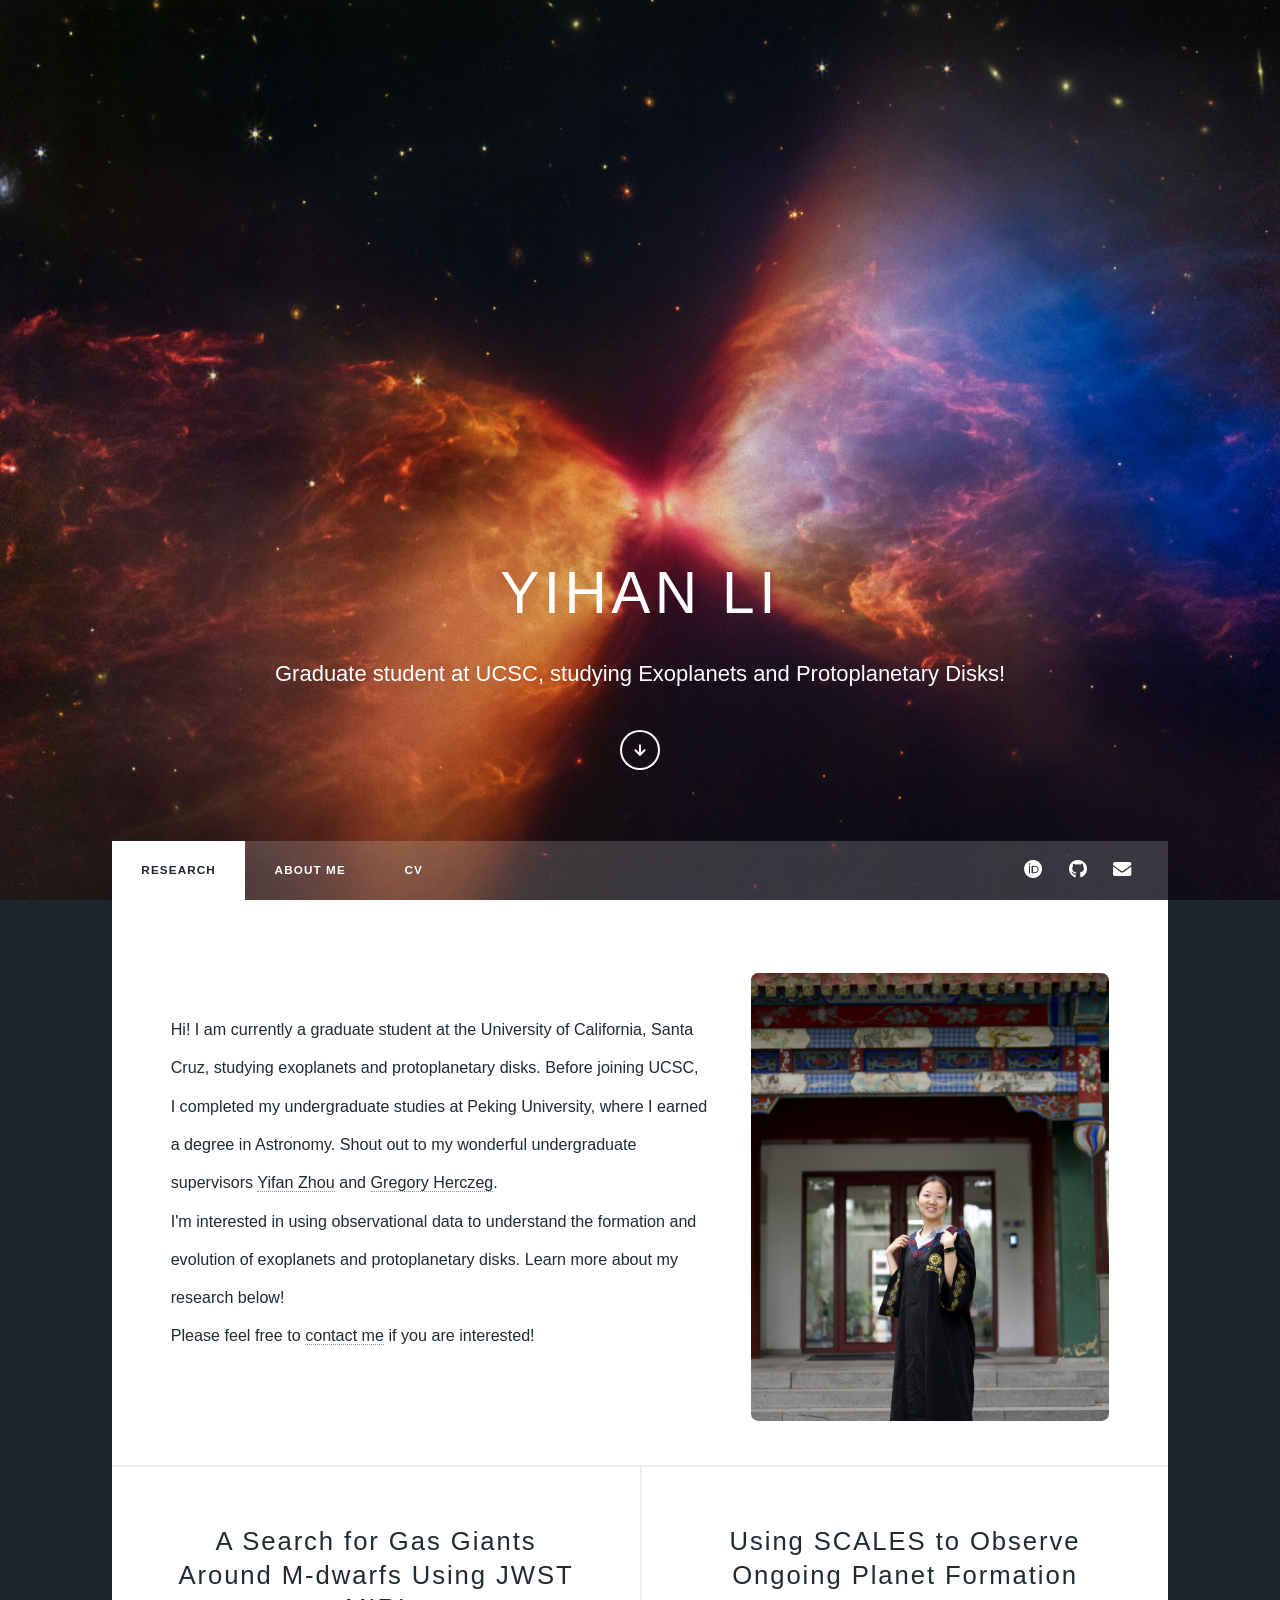
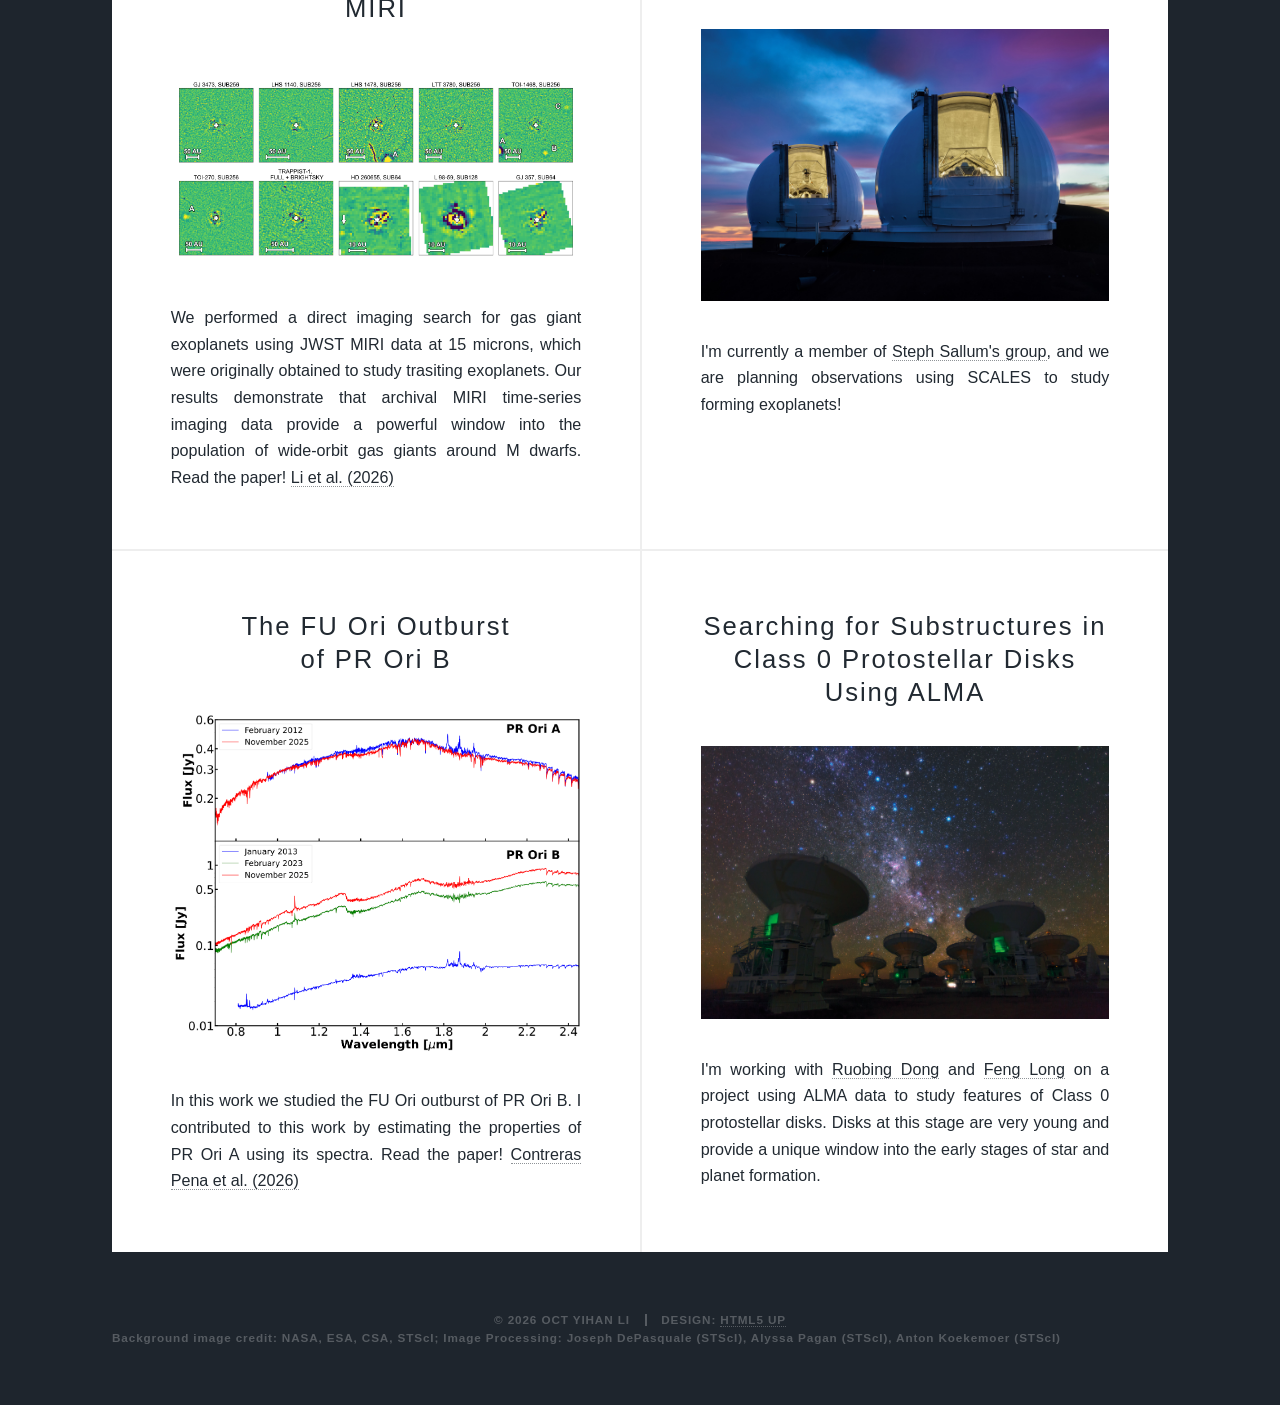
==== commit bfb6862f: "Revise introduction section in index.html Updated introduction paragraph to include undergraduate st" ====
--- a/index.html
+++ b/index.html
@@ -53,7 +53,7 @@
 						<!-- Featured Post -->
 							<section id="introduction" class="post introduction">
 <div class="introduction-copy">
-<p>I am currently a graduate student at the University of California, Santa Cruz, studying exoplanets and protoplanetary disks. Before 
+<p>Hi! I am currently a graduate student at the University of California, Santa Cruz, studying exoplanets and protoplanetary disks. Before 
 joining UCSC, I completed my undergraduate studies at Peking University, where I earned a degree in Astronomy. 
 Shout out to my wonderful undergraduate supervisors <a href="https://yifanzhou.space/">Yifan Zhou</a> and <a href="https://gherczeg.github.io/">Gregory Herczeg</a>.
 <br />
@@ -155,4 +155,4 @@
 			<script src="assets/js/main.js"></script>
 
 	</body>
-</html>+</html>
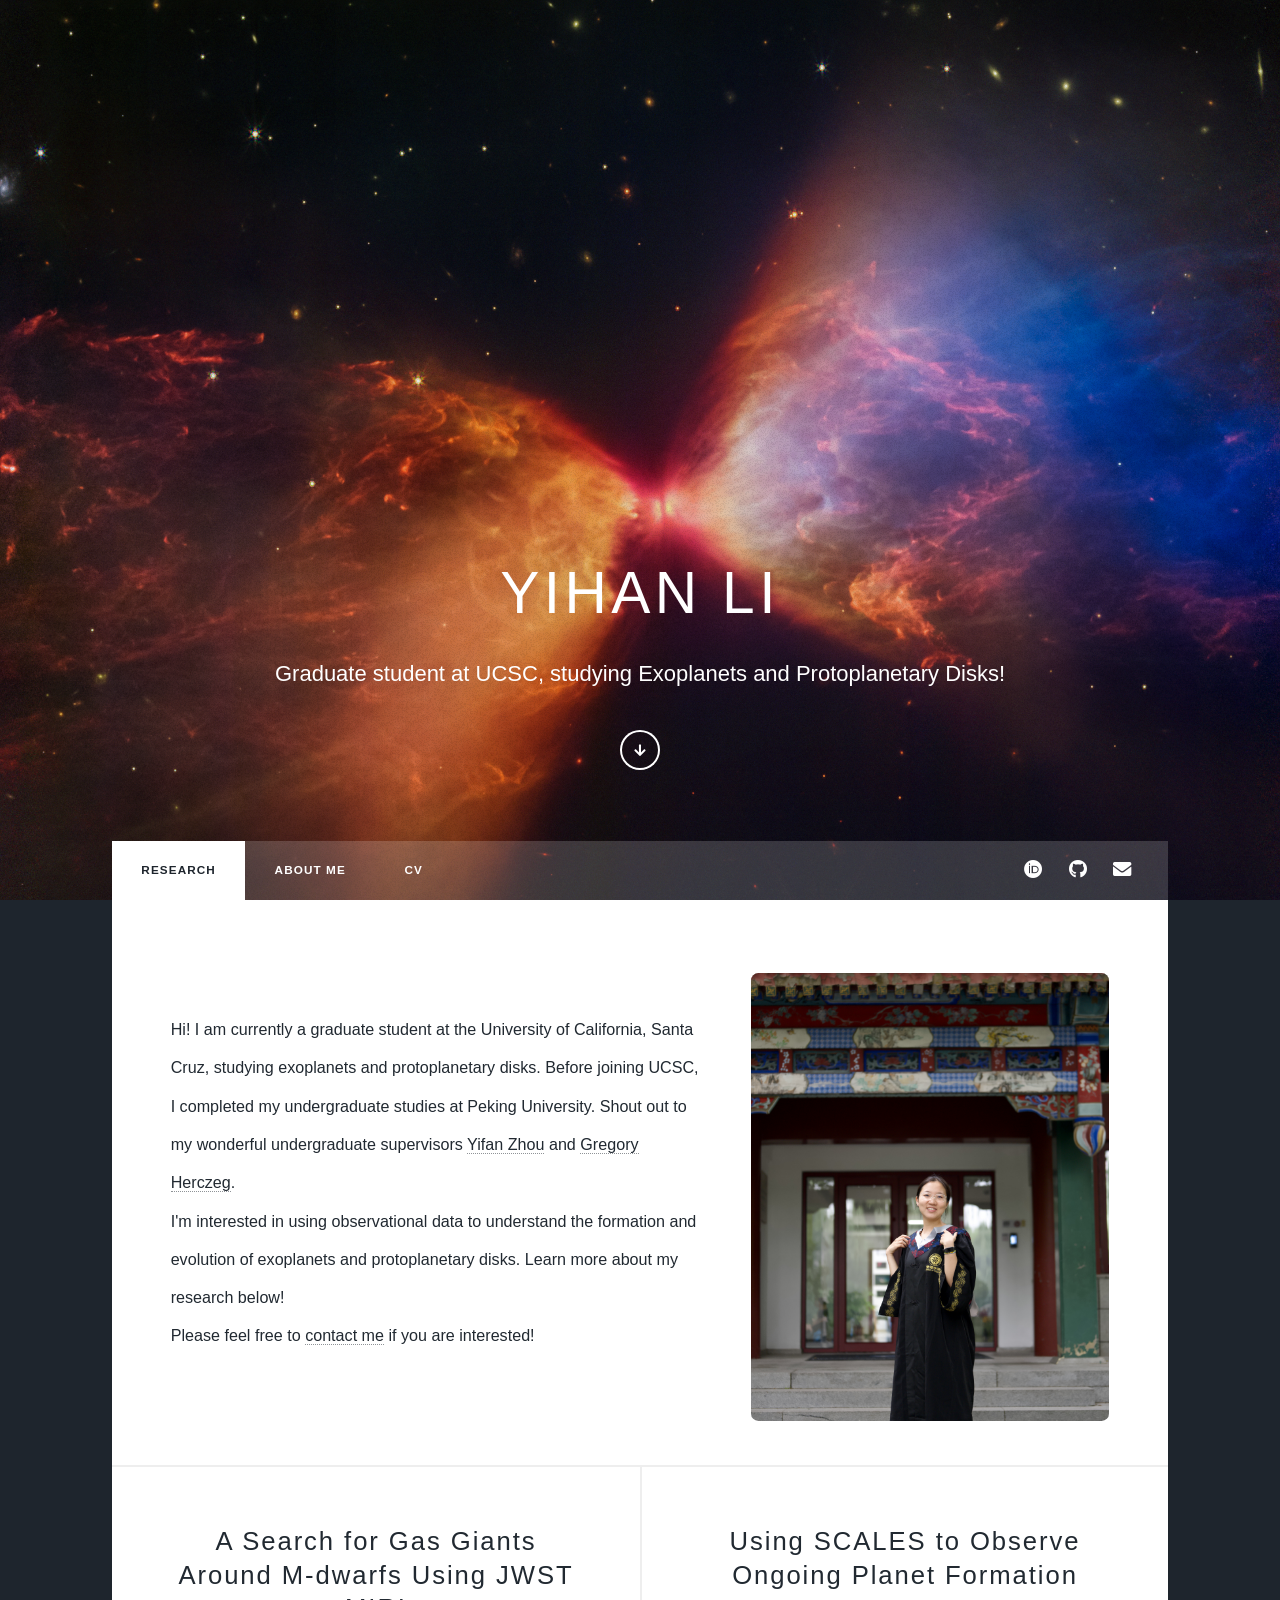
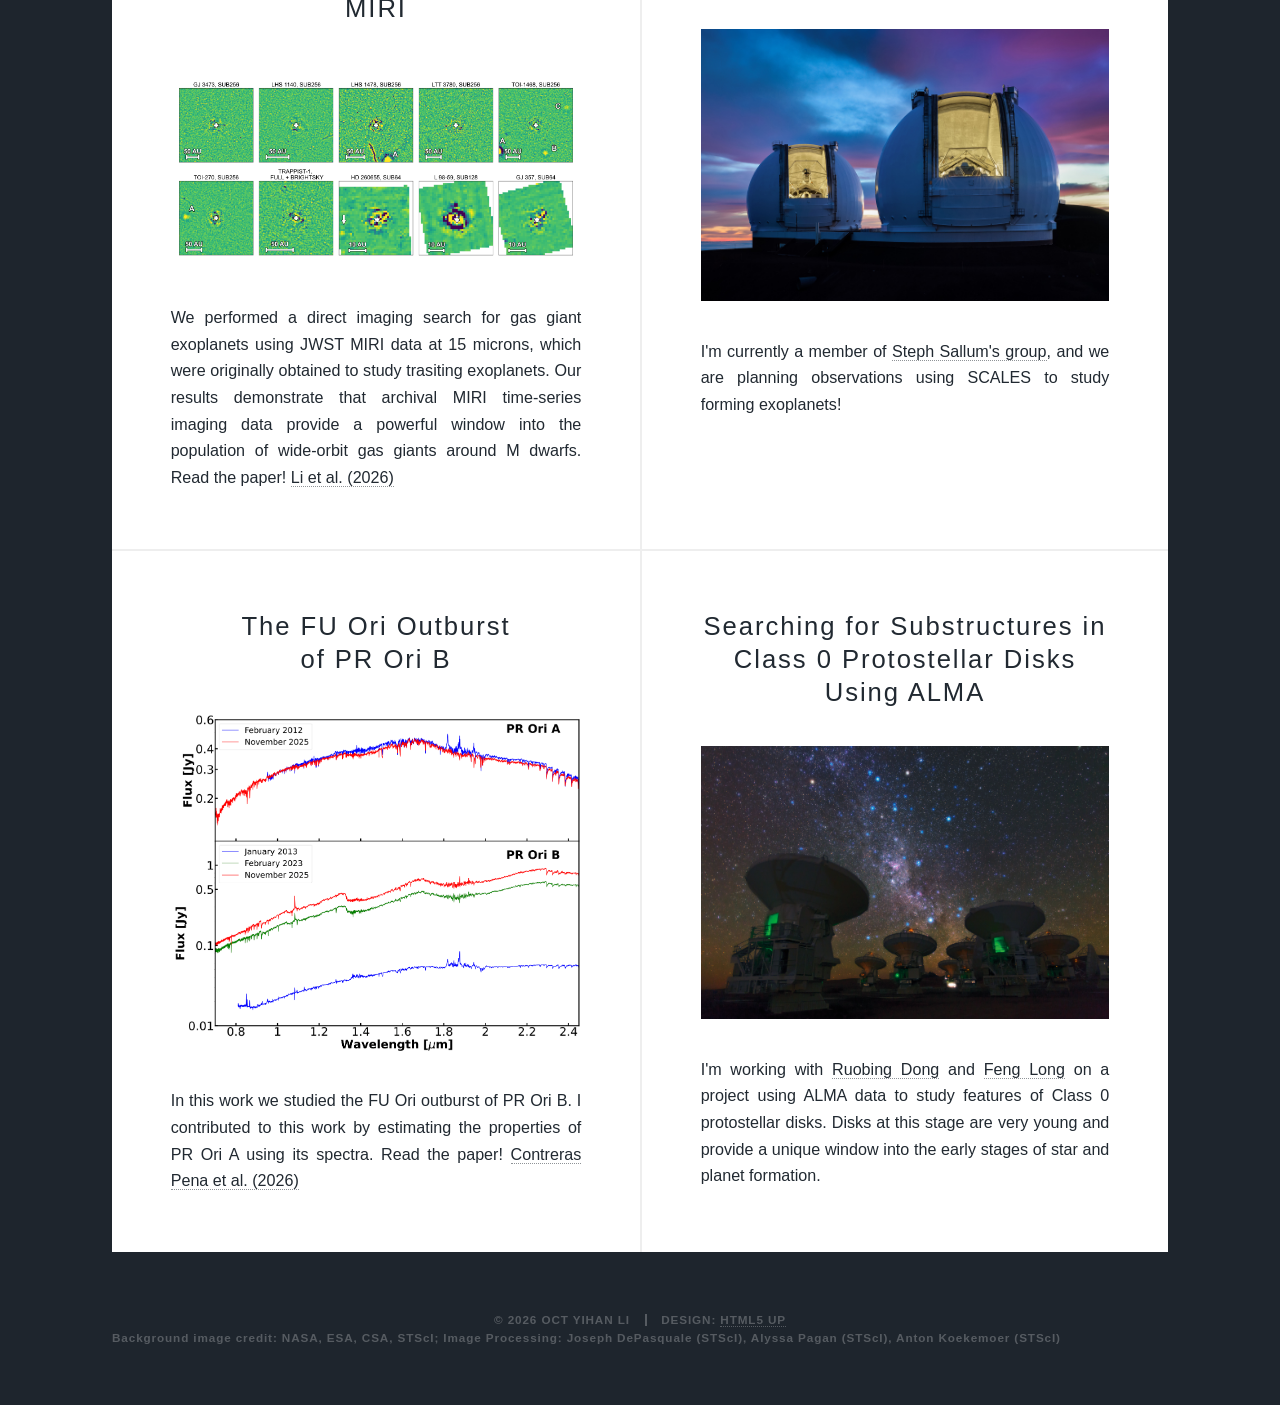
==== commit f654b735: "Edit introduction section in index.html Removed redundant mention of undergraduate studies at Peking" ====
--- a/index.html
+++ b/index.html
@@ -54,7 +54,7 @@
 							<section id="introduction" class="post introduction">
 <div class="introduction-copy">
 <p>Hi! I am currently a graduate student at the University of California, Santa Cruz, studying exoplanets and protoplanetary disks. Before 
-joining UCSC, I completed my undergraduate studies at Peking University, where I earned a degree in Astronomy. 
+joining UCSC, I completed my undergraduate studies at Peking University. 
 Shout out to my wonderful undergraduate supervisors <a href="https://yifanzhou.space/">Yifan Zhou</a> and <a href="https://gherczeg.github.io/">Gregory Herczeg</a>.
 <br />
 I'm interested in using observational data to understand the formation and evolution of exoplanets and protoplanetary disks. Learn more about my research below! 
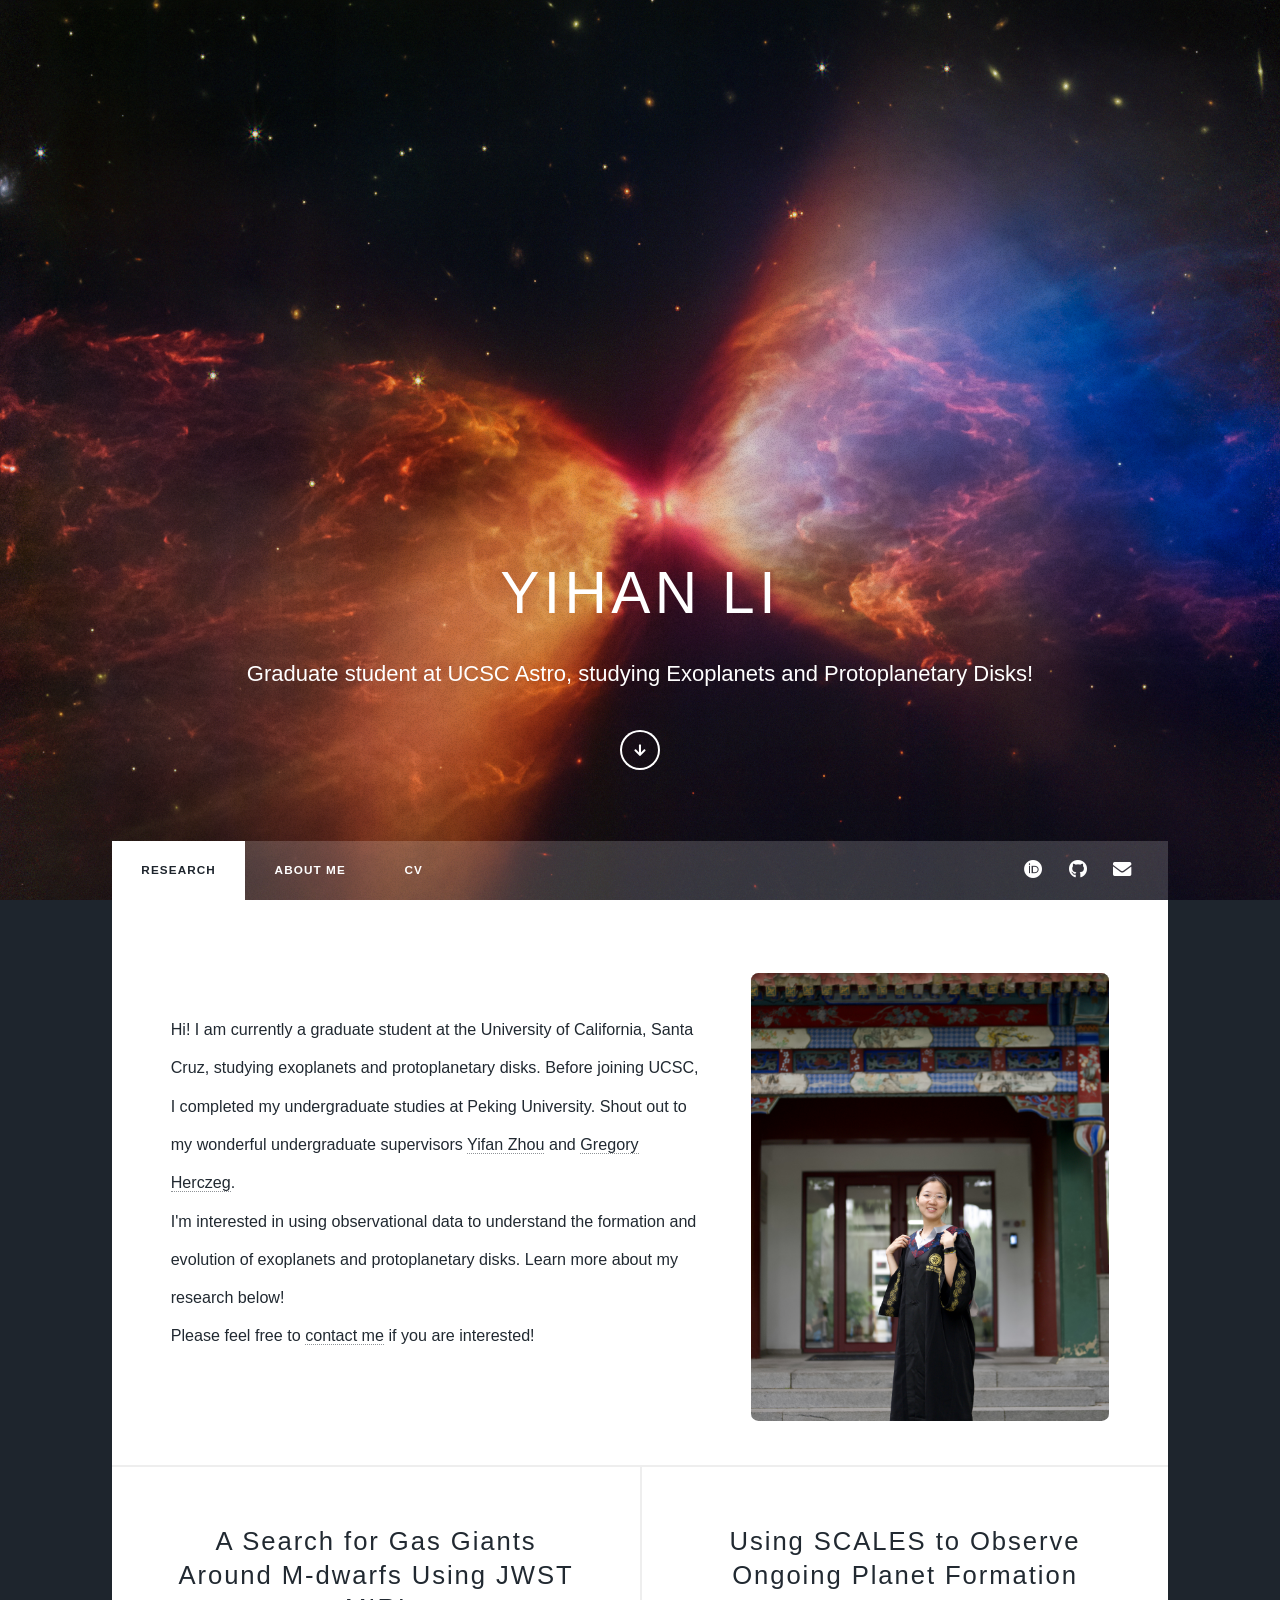
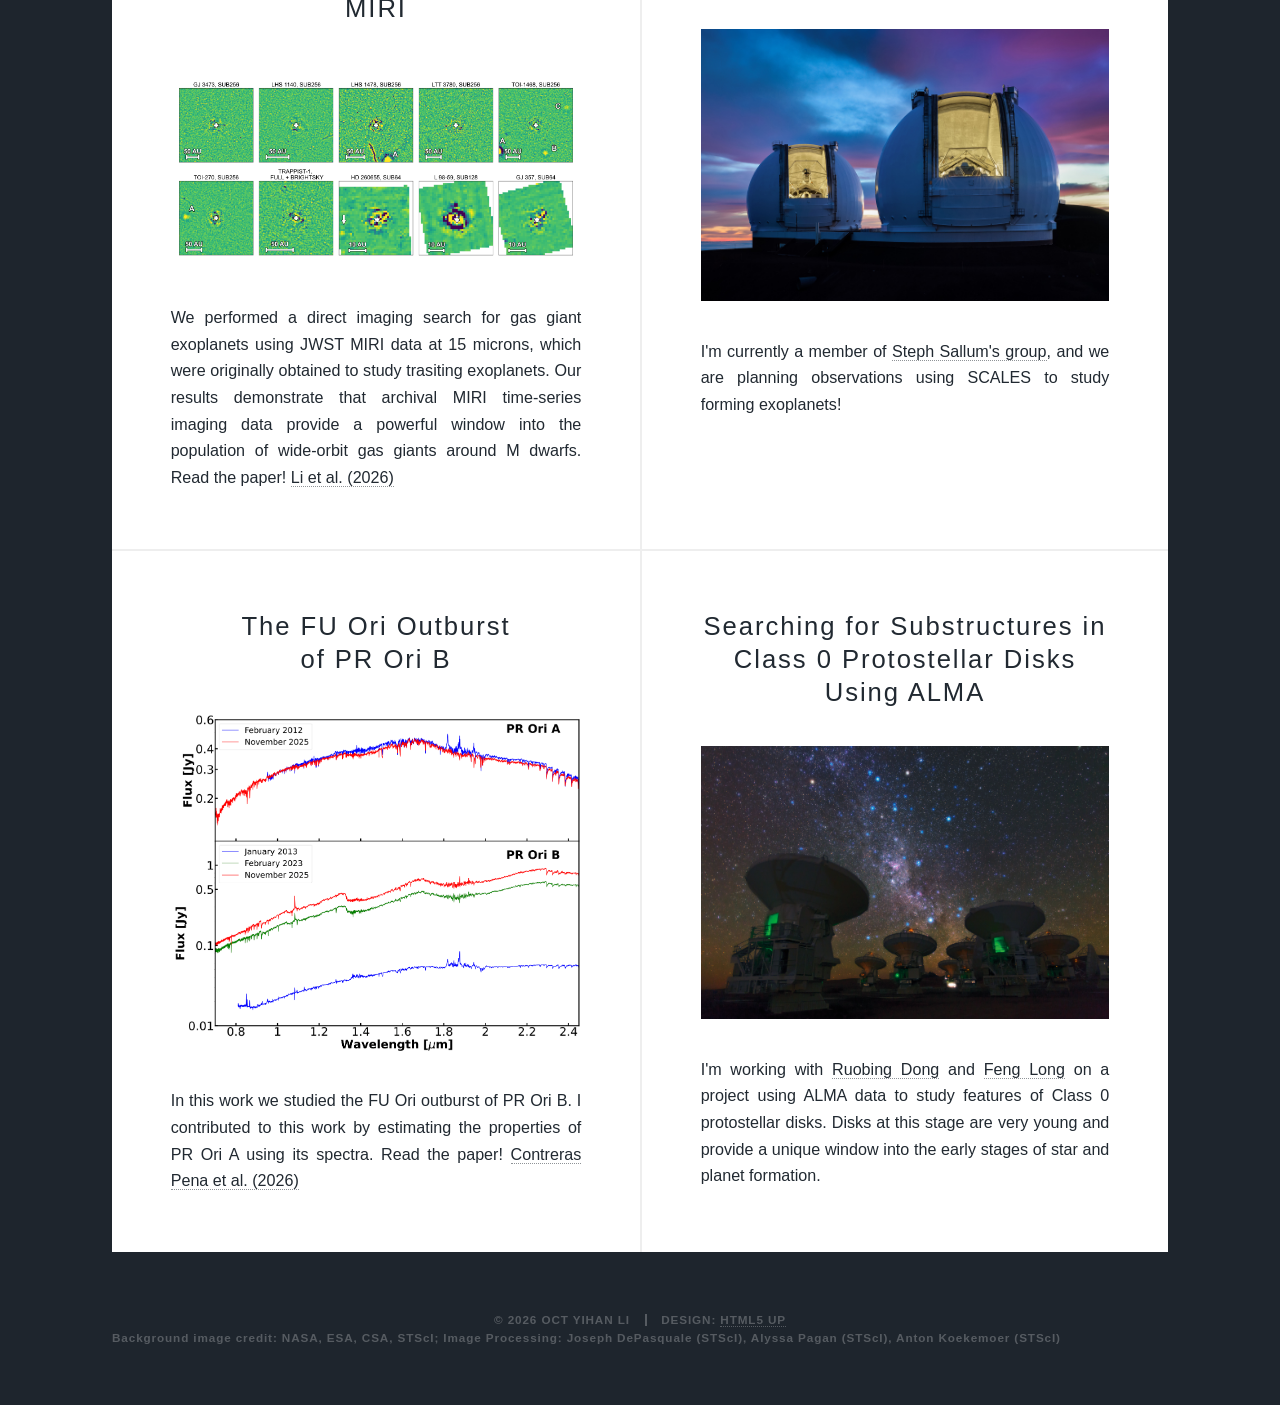
==== commit 1b7cb100: "Update description in intro section of index.html" ====
--- a/index.html
+++ b/index.html
@@ -21,7 +21,7 @@
 				<!-- Intro -->
 					<div id="intro">
 						<h1>Yihan Li</h1>
-						<p>Graduate student at UCSC, studying Exoplanets and Protoplanetary Disks!</p>
+						<p>Graduate student at UCSC Astro, studying Exoplanets and Protoplanetary Disks!</p>
 						<ul class="actions">
 							<li><a href="#header" class="button icon solid solo fa-arrow-down scrolly">Continue</a></li>
 						</ul>
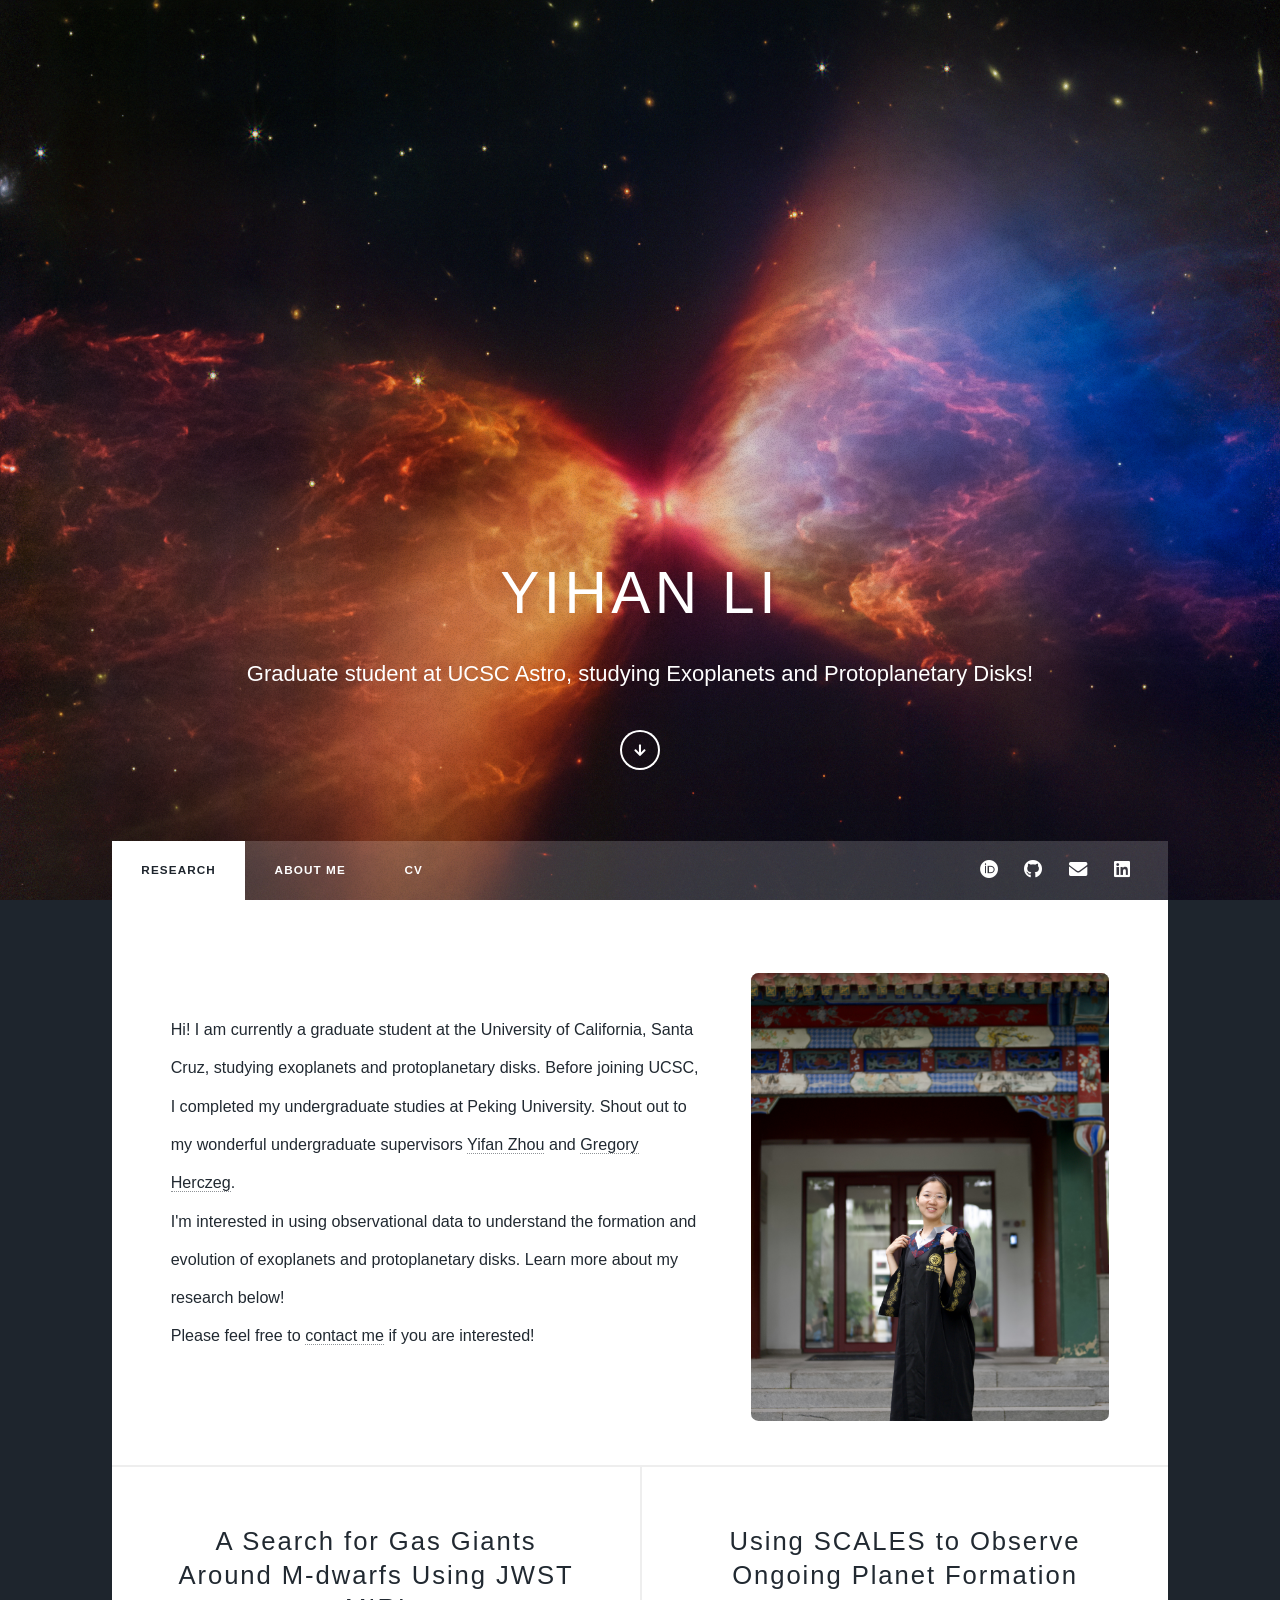
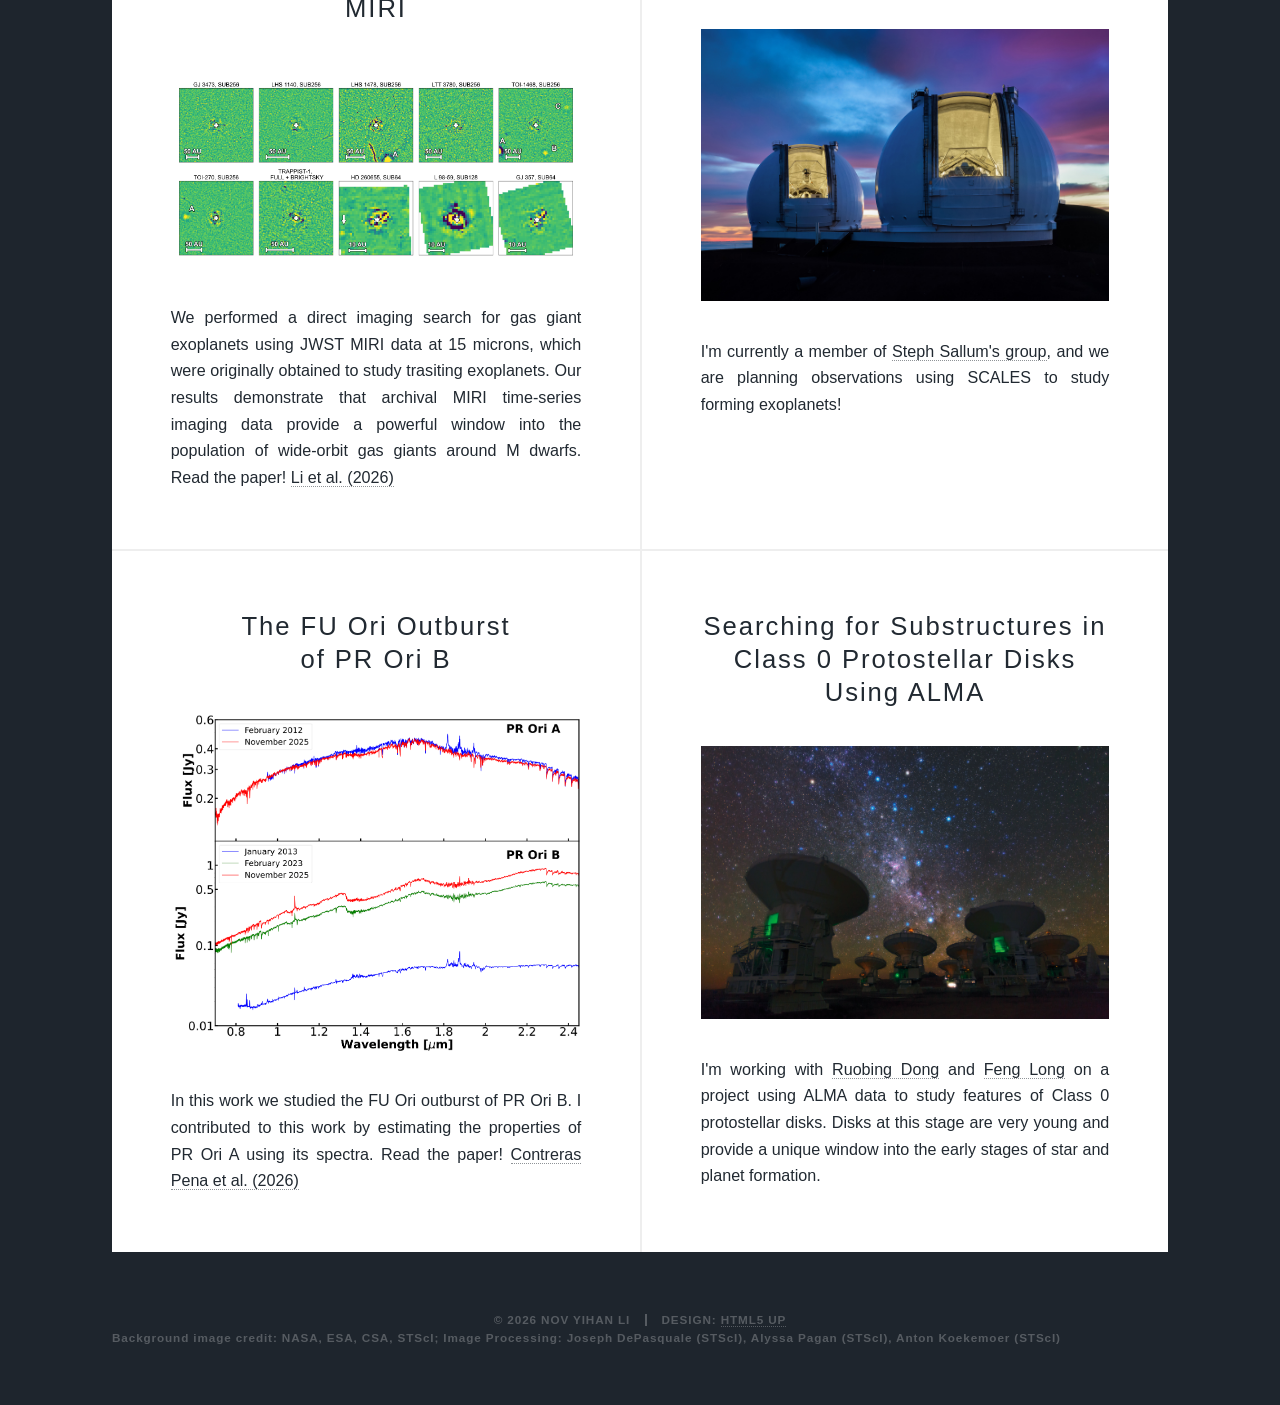
==== commit 0e6eadc9: "Add LinkedIn icon and update copyright year Added LinkedIn link to the icons section and updated cop" ====
--- a/index.html
+++ b/index.html
@@ -43,6 +43,7 @@
 							<li><a href="https://orcid.org/0009-0006-7226-711X" class="icon brands fa-orcid"><span class="label">ORCID</span></a></li>
 							<li><a href="https://github.com/yhan-li" class="icon brands fa-github"><span class="label">GitHub</span></a></li>
 							<li><a href="mailto:yihanli@ucsc.edu" class="icon solid fa-envelope"><span class="label">Email</span></a></li>
+							<li><a href="https://www.linkedin.com/in/yihan-li-957742446"class="icon brands fa-linkedin"><span class="label">LinkedIn</span></a></li>
 							<!-- <li><a href="https://scholar.google.com/citations?user=USER_ID" class="icon brands fa-google-scholar"><span class="label">Google Scholar</span></a></li> -->
 						</ul>
 					</nav>
@@ -98,7 +99,7 @@
 										<!-- <span class="date">April 22, 2017</span> -->
 										<h2></a>The FU Ori Outburst <br /> of PR Ori B</a></h2>
 									</header>
-									<a href="https://www2.keck.hawaii.edu/inst/scales/" class="image fit"><img src="images/PROri.png" alt="" /></a>
+									<a href="https://arxiv.org/abs/2609.09722v1" class="image fit"><img src="images/PROri.png" alt="" /></a>
 									<p>In this work we studied the FU Ori outburst of PR Ori B. I contributed to this work by estimating the properties of PR Ori A using its spectra.
 										Read the paper! <a href='https://arxiv.org/abs/2609.09722v1'>Contreras Pena et al. (2026)</a>
 									</p>
@@ -111,7 +112,7 @@
 										<!-- <span class="date">April 22, 2017</span> -->
 										<h2></a>Searching for Substructures in Class 0 Protostellar Disks Using ALMA</a></h2>
 									</header>
-									<a href="https://www2.keck.hawaii.edu/inst/scales/" class="image fit"><img src="images/alma.jpg" alt="" /></a>
+									<a href="https://www.almaobservatory.org/en/home/" class="image fit"><img src="images/alma.jpg" alt="" /></a>
 									<p>I'm working with <a href="https://www.ruobingdong.com/">Ruobing Dong</a> and <a href="https://long-feng.github.io/">Feng Long</a> on a project using 
 										ALMA data to study features of Class 0 protostellar disks. Disks at this stage are very young and provide a unique window into the early stages of star and planet formation.</p>
 									<!-- <ul class="actions special">
@@ -139,7 +140,7 @@
 
 				<!-- Copyright -->
 					<div id="copyright">
-						<ul><li>&copy; 2026 Oct Yihan Li</li><li>Design: <a href="https://html5up.net">HTML5 UP</a></li></ul>
+						<ul><li>&copy; 2026 Nov Yihan Li</li><li>Design: <a href="https://html5up.net">HTML5 UP</a></li></ul>
 						<p style="text-transform: none;">Background image credit: NASA, ESA, CSA, STScI; Image Processing: Joseph DePasquale (STScI), Alyssa Pagan (STScI), Anton Koekemoer (STScI)</p>
 					</div>
 
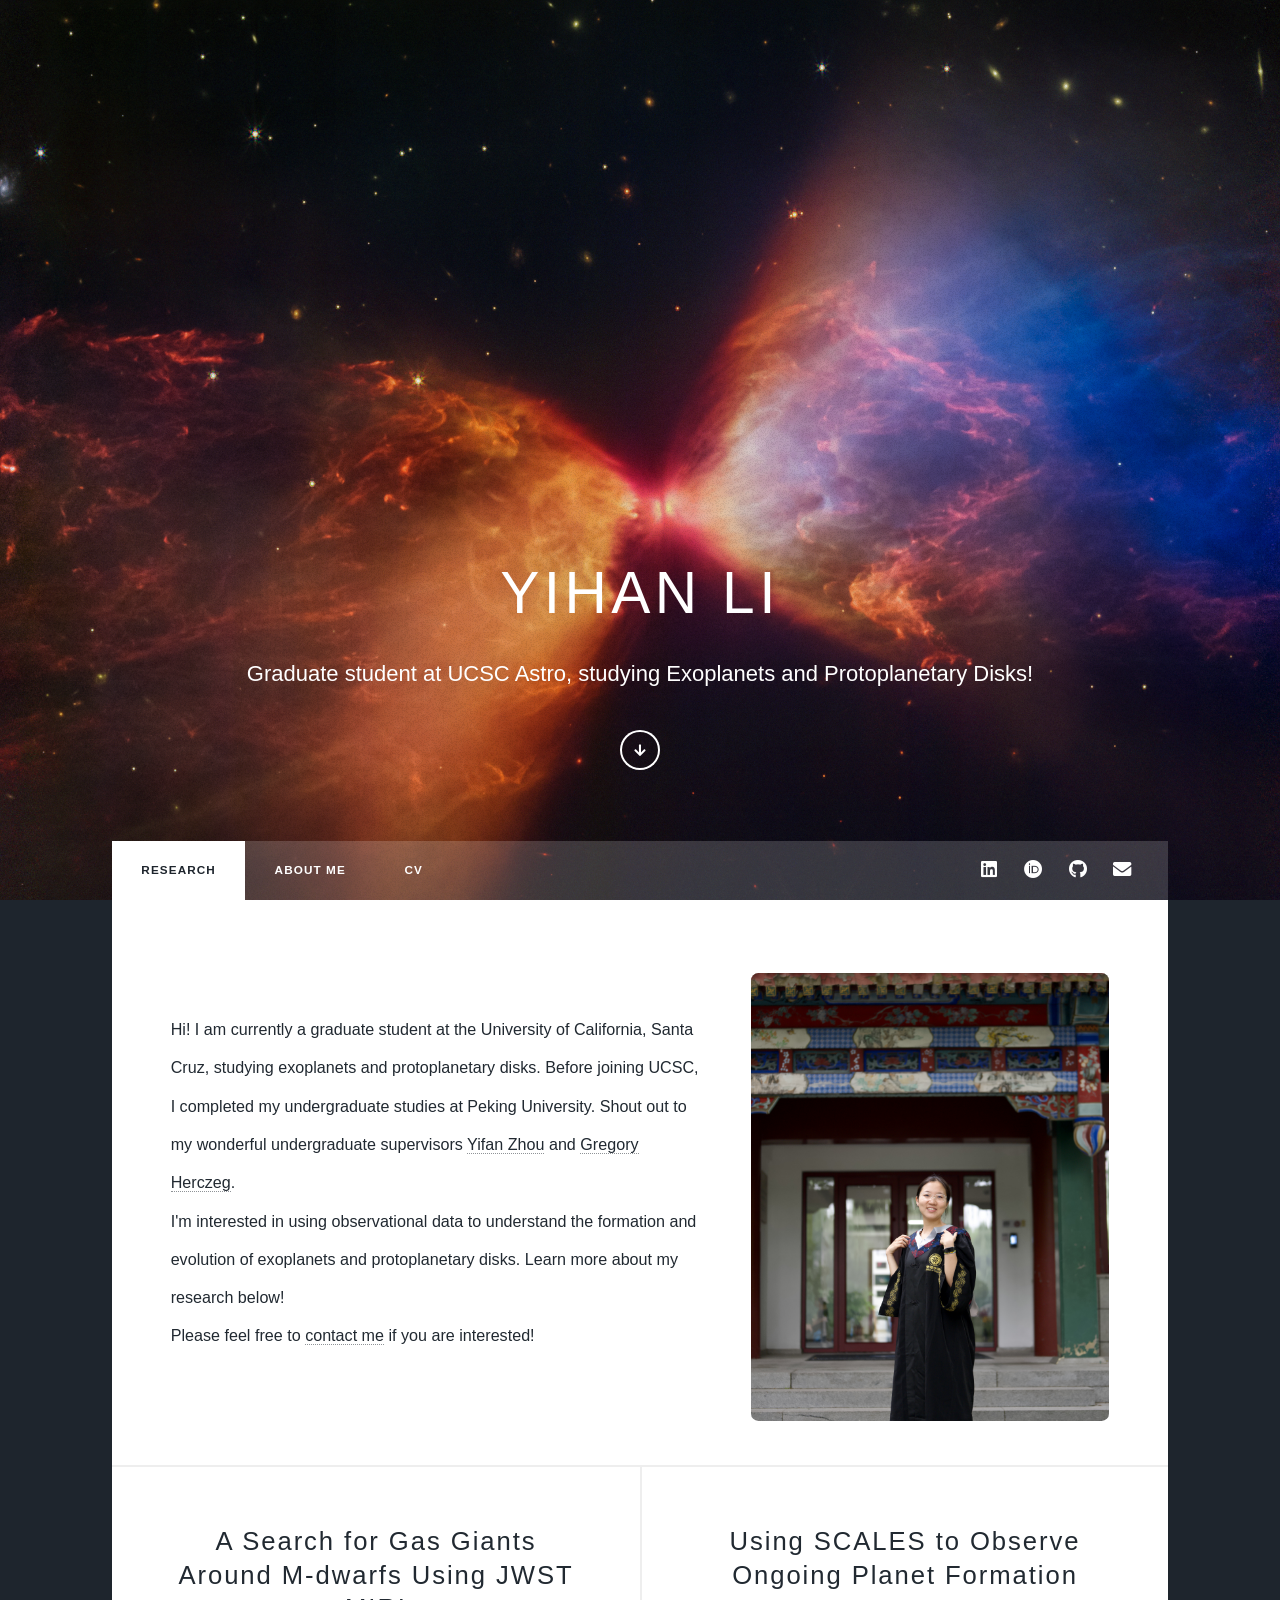
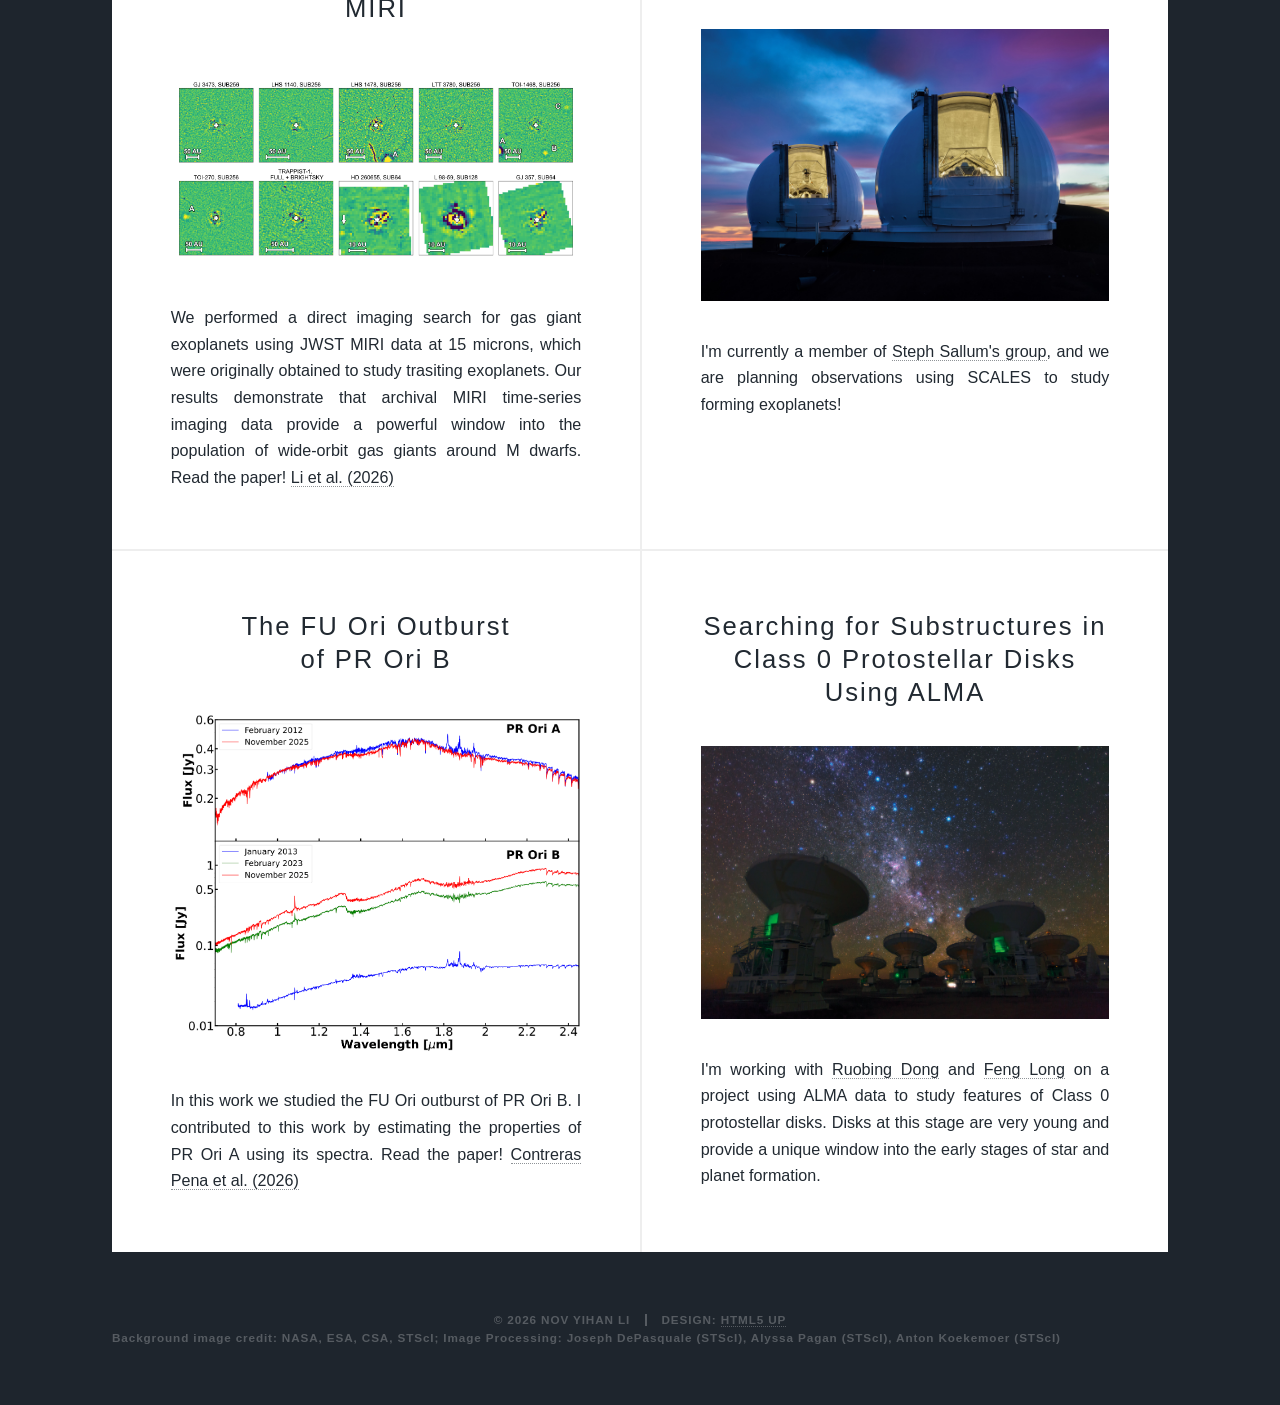
==== commit 2548b958: "Fix duplicate LinkedIn link in index.html Removed duplicate LinkedIn link and commented out Google S" ====
--- a/index.html
+++ b/index.html
@@ -40,10 +40,10 @@
 							<li><a href="cv.html">CV</a></li>
 						</ul>
 						<ul class="icons">
+							<li><a href="https://www.linkedin.com/in/yihan-li-957742446"class="icon brands fa-linkedin"><span class="label">LinkedIn</span></a></li>
 							<li><a href="https://orcid.org/0009-0006-7226-711X" class="icon brands fa-orcid"><span class="label">ORCID</span></a></li>
 							<li><a href="https://github.com/yhan-li" class="icon brands fa-github"><span class="label">GitHub</span></a></li>
 							<li><a href="mailto:yihanli@ucsc.edu" class="icon solid fa-envelope"><span class="label">Email</span></a></li>
-							<li><a href="https://www.linkedin.com/in/yihan-li-957742446"class="icon brands fa-linkedin"><span class="label">LinkedIn</span></a></li>
 							<!-- <li><a href="https://scholar.google.com/citations?user=USER_ID" class="icon brands fa-google-scholar"><span class="label">Google Scholar</span></a></li> -->
 						</ul>
 					</nav>
